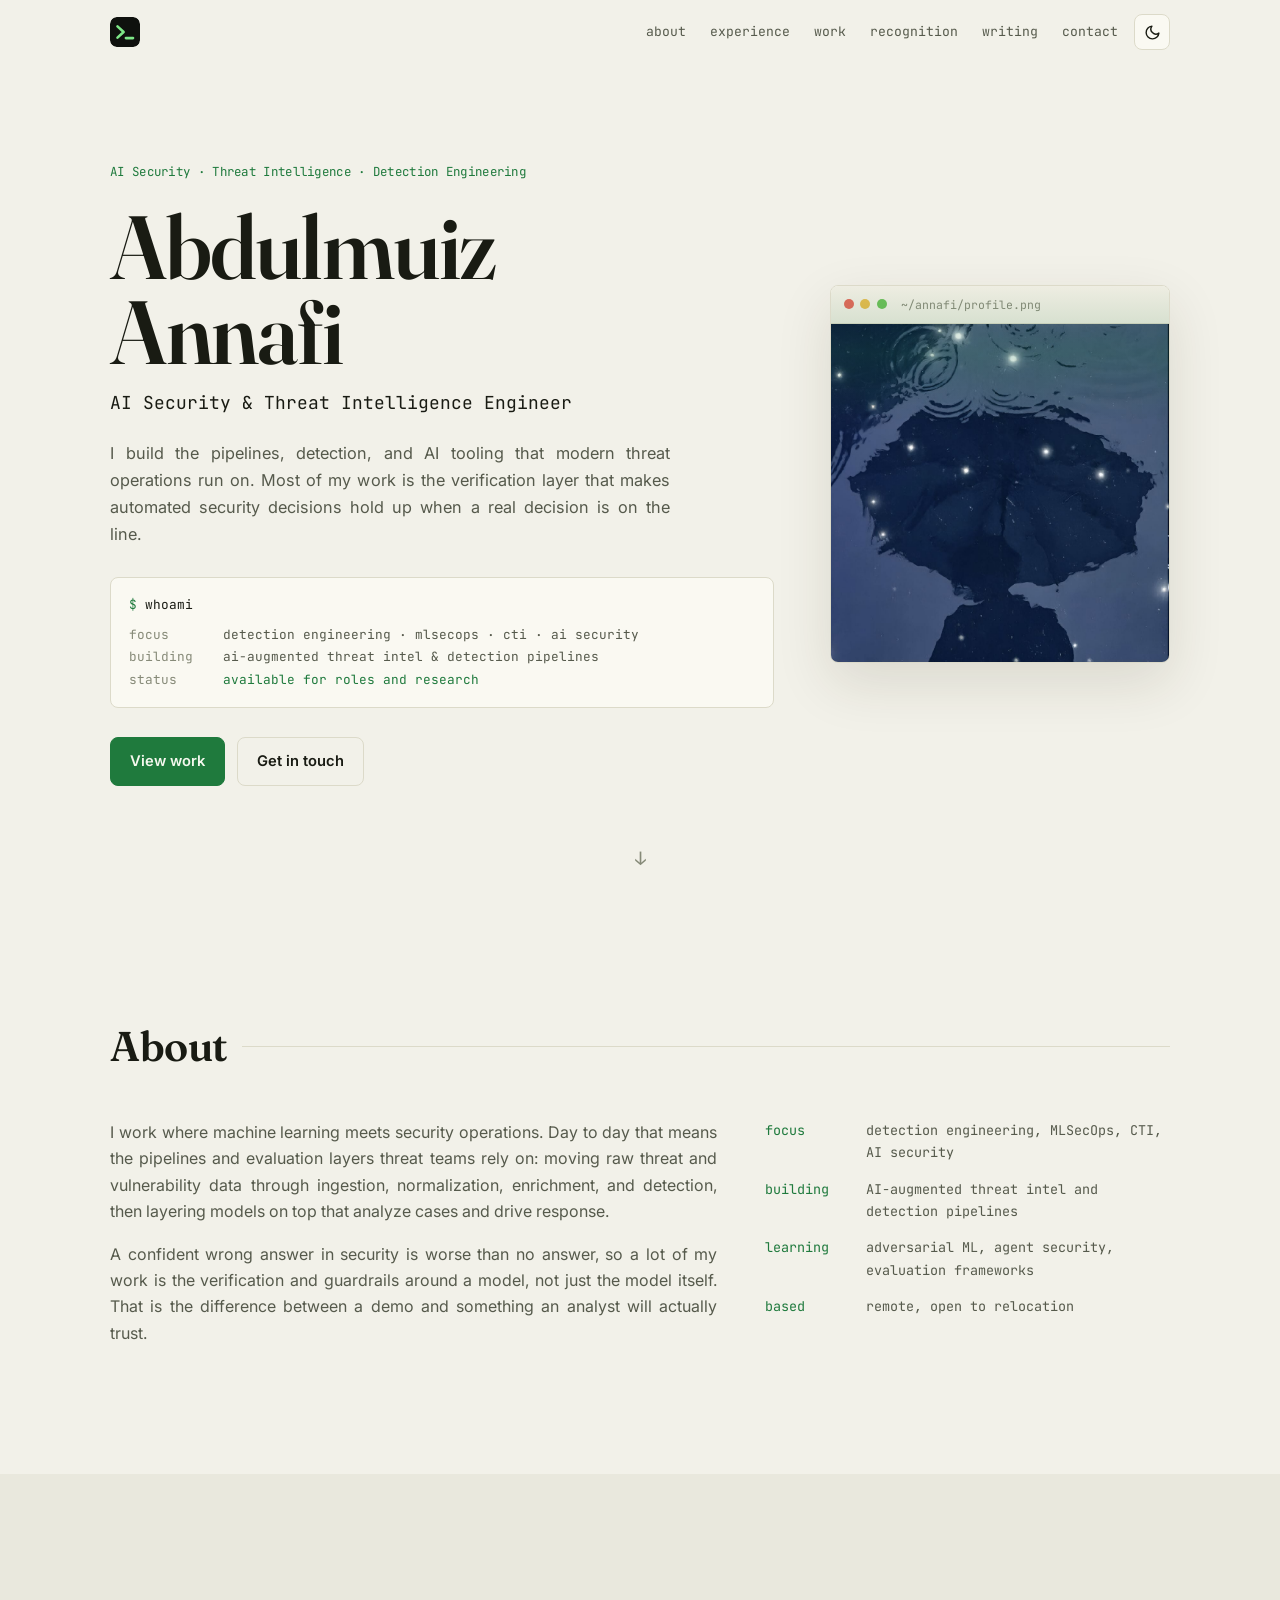
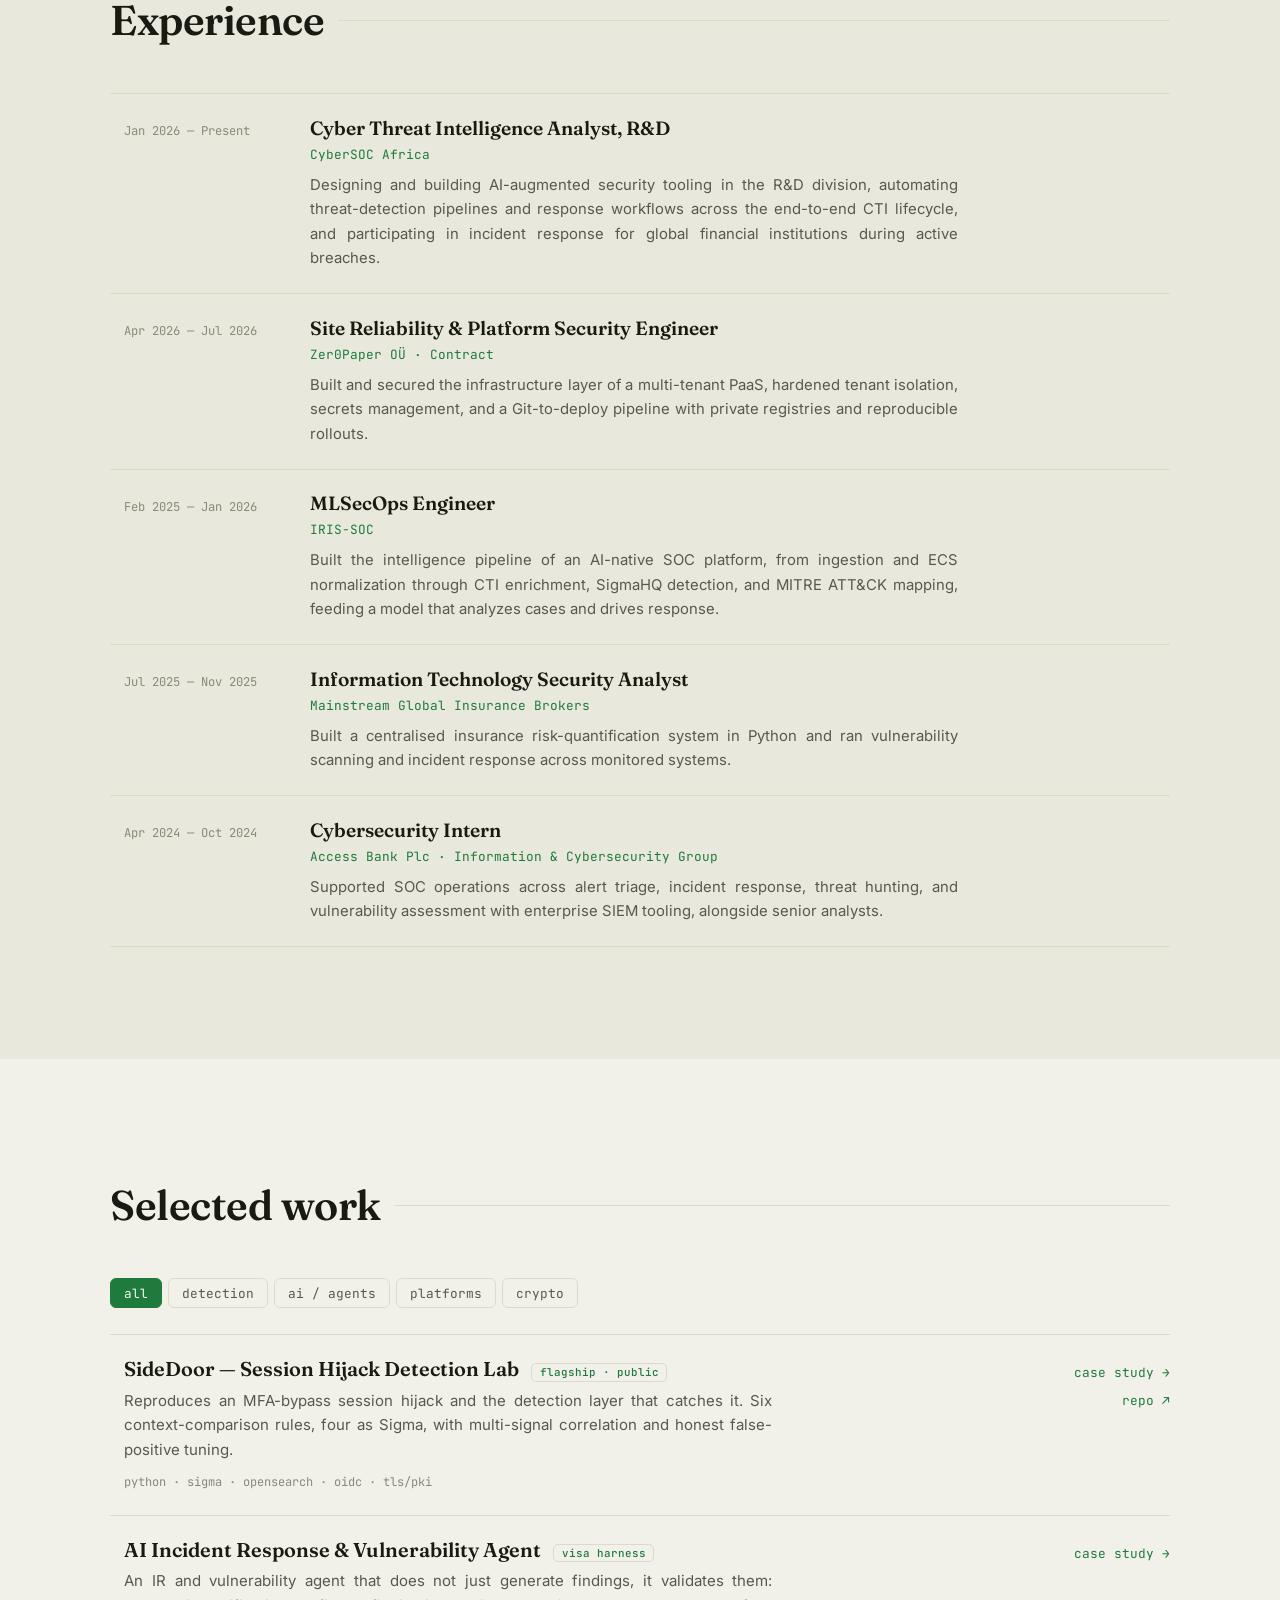
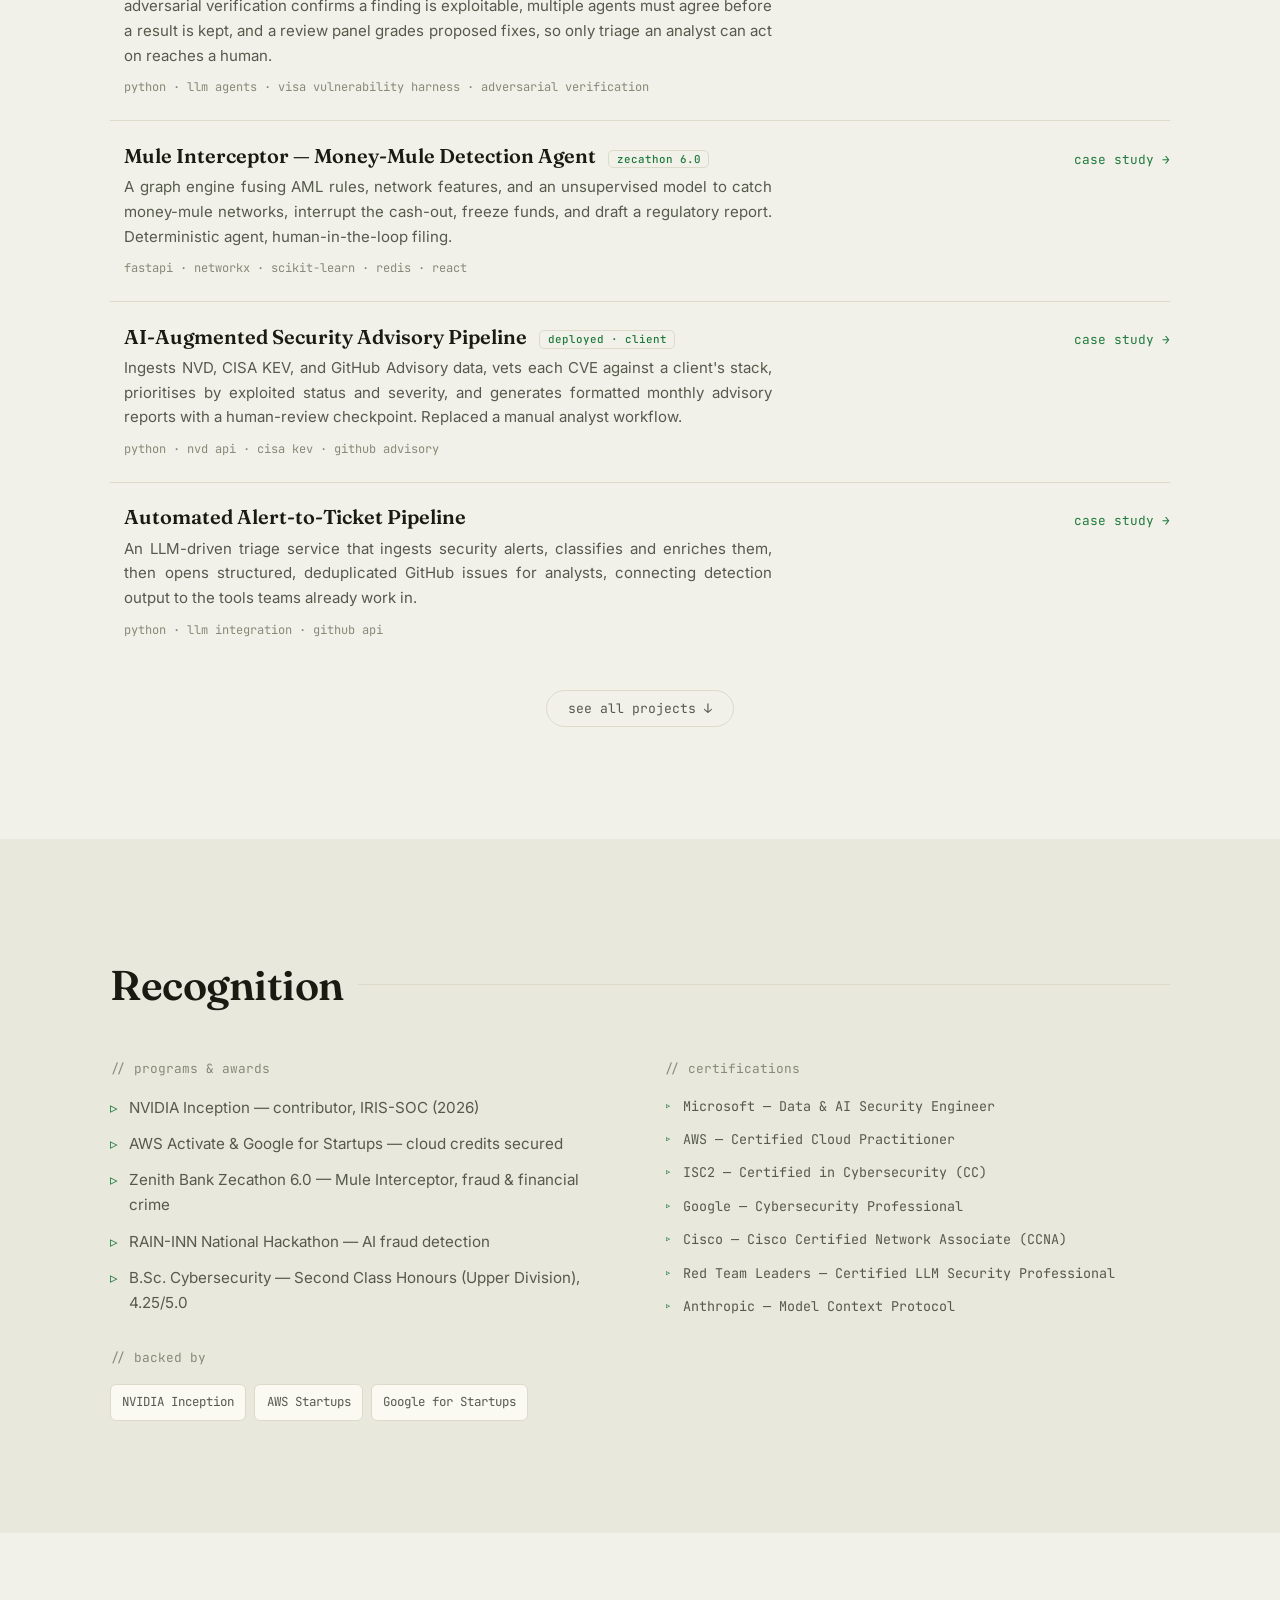
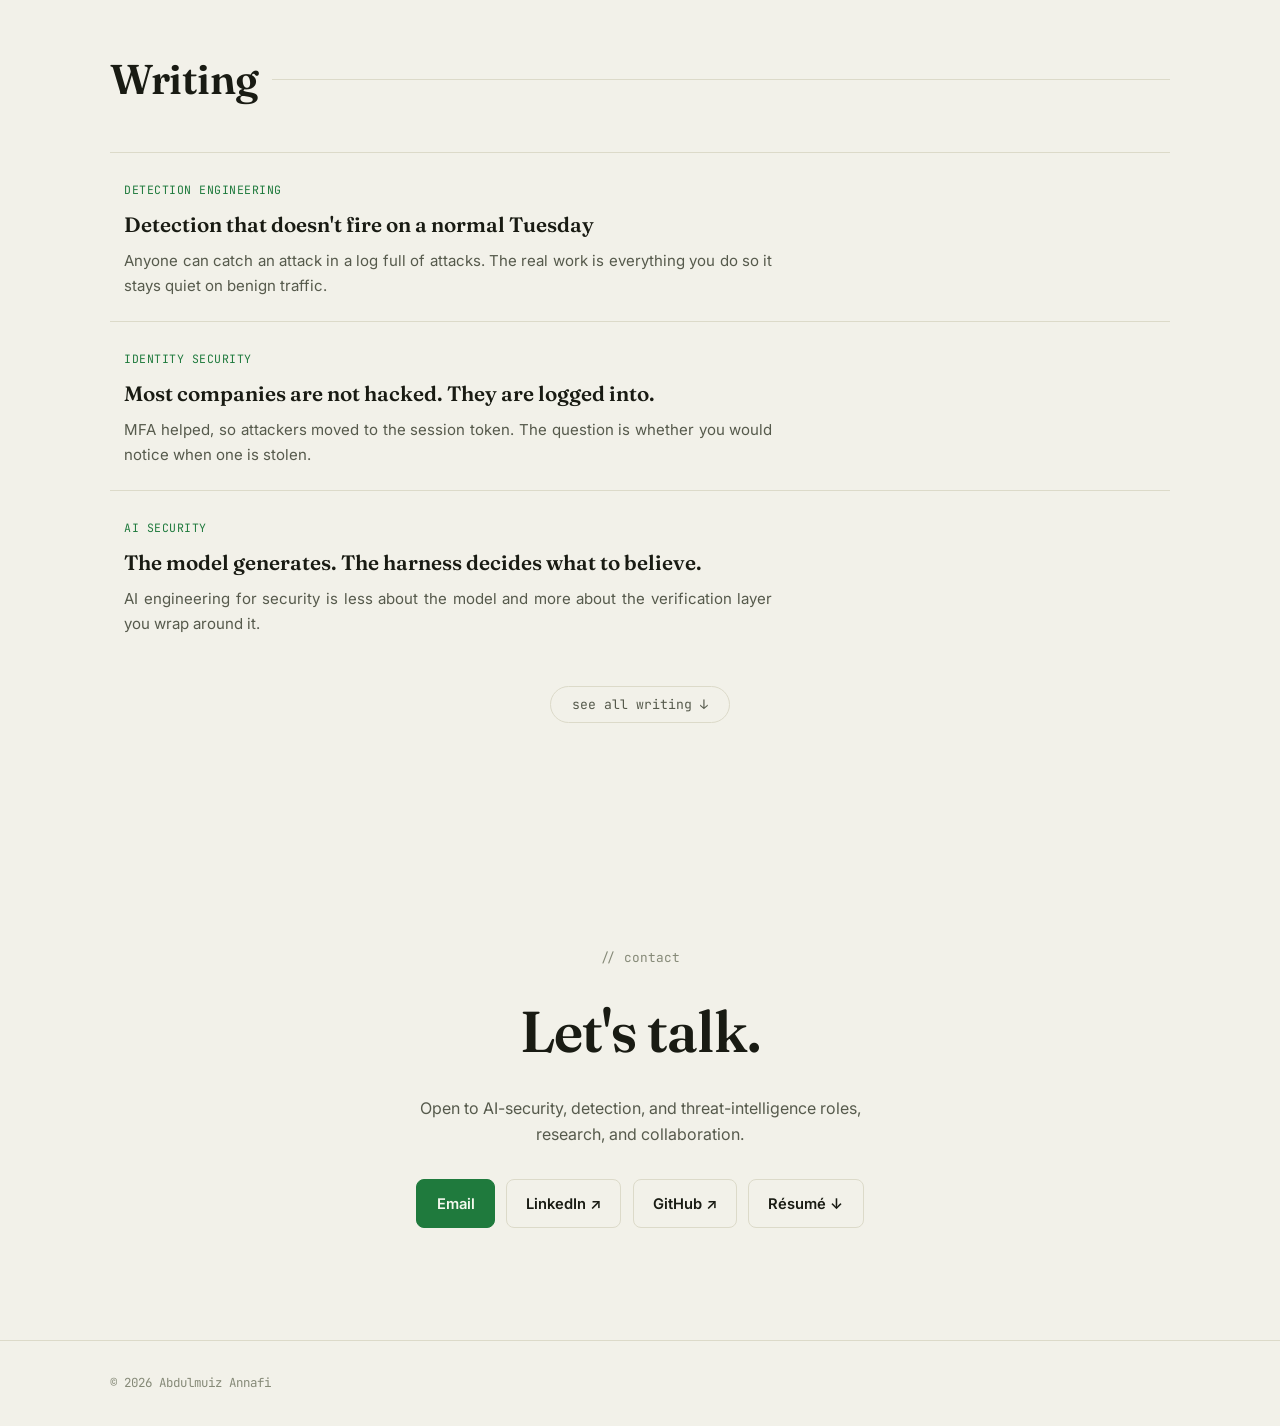
==== index.html @ 359c72fa "Portfolio site" ====
<!doctype html>
<html lang="en" data-theme="dark">
<head>
  <meta charset="utf-8" />
  <meta name="viewport" content="width=device-width, initial-scale=1" />
  <title>Abdulmuiz Annafi</title>
  <meta name="description" content="Abdulmuiz Annafi. AI Security and Threat Intelligence Engineer. I build the pipelines, detection, and AI tooling that modern threat operations run on." />
  <link rel="icon" href="favicon.svg" type="image/svg+xml" />
  <link rel="preconnect" href="https://fonts.googleapis.com" />
  <link rel="preconnect" href="https://fonts.gstatic.com" crossorigin />
  <link href="https://fonts.googleapis.com/css2?family=Fraunces:opsz,wght@9..144,400;500;600&family=Inter:wght@400;500;600&family=JetBrains+Mono:wght@400;500;600&display=swap" rel="stylesheet" />
  <link rel="stylesheet" href="css/style.css" />
</head>
<body>
  <!-- ===== NAV ===== -->
  <header class="nav" id="nav">
    <div class="nav__inner">
      <a href="#home" class="brand" aria-label="Back to top"><img src="favicon.svg" alt="Home" class="brand__ico" /></a>
      <nav class="nav__links" id="navLinks">
        <a href="#about" class="nav__link">about</a>
        <a href="#experience" class="nav__link">experience</a>
        <a href="#work" class="nav__link">work</a>
        <a href="#recognition" class="nav__link">recognition</a>
        <a href="#writing" class="nav__link">writing</a>
        <a href="#contact" class="nav__link">contact</a>
      </nav>
      <div class="nav__actions">
        <button class="icon-btn" id="themeToggle" aria-label="Toggle theme" title="Toggle theme">
          <svg class="icon-sun" viewBox="0 0 24 24" width="17" height="17" fill="none" stroke="currentColor" stroke-width="2" stroke-linecap="round"><circle cx="12" cy="12" r="4"/><path d="M12 2v2M12 20v2M4.9 4.9l1.4 1.4M17.7 17.7l1.4 1.4M2 12h2M20 12h2M4.9 19.1l1.4-1.4M17.7 6.3l1.4-1.4"/></svg>
          <svg class="icon-moon" viewBox="0 0 24 24" width="17" height="17" fill="none" stroke="currentColor" stroke-width="2" stroke-linecap="round" stroke-linejoin="round"><path d="M21 12.8A9 9 0 1 1 11.2 3a7 7 0 0 0 9.8 9.8z"/></svg>
        </button>
        <button class="icon-btn nav__burger" id="burger" aria-label="Menu" aria-expanded="false">
          <span></span><span></span><span></span>
        </button>
      </div>
    </div>
  </header>

  <main>
    <!-- ===== HERO ===== -->
    <section class="hero" id="home">
      <div class="container hero__inner">
        <div class="hero__text">
          <p class="hero__kicker">AI Security · Threat Intelligence · Detection Engineering</p>
          <h1 class="hero__name">Abdulmuiz<br/>Annafi</h1>
          <p class="hero__role">AI Security &amp; Threat Intelligence Engineer</p>
          <p class="hero__lead">
            I build the pipelines, detection, and AI tooling that modern threat operations run on. Most of my work is the
            verification layer that makes automated security decisions hold up when a real decision is on the line.
          </p>

          <div class="whoami" aria-label="summary">
            <div class="whoami__cmd"><span class="whoami__p">$</span> whoami</div>
            <div class="whoami__row"><span class="whoami__k">focus</span><span class="whoami__v">detection engineering · mlsecops · cti · ai security</span></div>
            <div class="whoami__row"><span class="whoami__k">building</span><span class="whoami__v">ai-augmented threat intel &amp; detection pipelines</span></div>
            <div class="whoami__row"><span class="whoami__k">status</span><span class="whoami__v whoami__ok">available for roles and research</span></div>
          </div>

          <div class="hero__cta">
            <a href="#work" class="btn btn--primary">View work</a>
            <a href="#contact" class="btn btn--ghost">Get in touch</a>
          </div>
        </div>

        <figure class="window">
          <div class="window__bar">
            <span class="window__dot"></span><span class="window__dot"></span><span class="window__dot"></span>
            <span class="window__name">~/annafi/profile.png</span>
          </div>
          <img src="assets/img/profile.png" alt="Abdulmuiz Annafi" />
        </figure>
      </div>
      <a href="#about" class="scrollcue" aria-label="Scroll down">↓</a>
    </section>

    <!-- ===== ABOUT ===== -->
    <section class="section" id="about">
      <div class="container">
        <header class="shead reveal"><h2 class="shead__title">About</h2></header>
        <div class="about reveal">
          <div class="about__text">
            <p>I work where machine learning meets security operations. Day to day that means the pipelines and evaluation layers threat teams rely on: moving raw threat and vulnerability data through ingestion, normalization, enrichment, and detection, then layering models on top that analyze cases and drive response.</p>
            <p>A confident wrong answer in security is worse than no answer, so a lot of my work is the verification and guardrails around a model, not just the model itself. That is the difference between a demo and something an analyst will actually trust.</p>
          </div>
          <dl class="facts">
            <div><dt>focus</dt><dd>detection engineering, MLSecOps, CTI, AI security</dd></div>
            <div><dt>building</dt><dd>AI-augmented threat intel and detection pipelines</dd></div>
            <div><dt>learning</dt><dd>adversarial ML, agent security, evaluation frameworks</dd></div>
            <div><dt>based</dt><dd>remote, open to relocation</dd></div>
          </dl>
        </div>
      </div>
    </section>

    <!-- ===== EXPERIENCE ===== -->
    <section class="section section--alt" id="experience">
      <div class="container">
        <header class="shead reveal"><h2 class="shead__title">Experience</h2></header>
        <div class="timeline">
          <div class="tl reveal">
            <div class="tl__date">Jan 2026 — Present</div>
            <div>
              <h3 class="tl__role">Cyber Threat Intelligence Analyst, R&amp;D</h3>
              <p class="tl__org">CyberSOC Africa</p>
              <p class="tl__desc">Designing and building AI-augmented security tooling in the R&amp;D division, automating threat-detection pipelines and response workflows across the end-to-end CTI lifecycle, and participating in incident response for global financial institutions during active breaches.</p>
            </div>
          </div>
          <div class="tl reveal">
            <div class="tl__date">Apr 2026 — Jul 2026</div>
            <div>
              <h3 class="tl__role">Site Reliability &amp; Platform Security Engineer</h3>
              <p class="tl__org">Zer0Paper OÜ · Contract</p>
              <p class="tl__desc">Built and secured the infrastructure layer of a multi-tenant PaaS, hardened tenant isolation, secrets management, and a Git-to-deploy pipeline with private registries and reproducible rollouts.</p>
            </div>
          </div>
          <div class="tl reveal">
            <div class="tl__date">Feb 2025 — Jan 2026</div>
            <div>
              <h3 class="tl__role">MLSecOps Engineer</h3>
              <p class="tl__org">IRIS-SOC</p>
              <p class="tl__desc">Built the intelligence pipeline of an AI-native SOC platform, from ingestion and ECS normalization through CTI enrichment, SigmaHQ detection, and MITRE ATT&amp;CK mapping, feeding a model that analyzes cases and drives response.</p>
            </div>
          </div>
          <div class="tl reveal">
            <div class="tl__date">Jul 2025 — Nov 2025</div>
            <div>
              <h3 class="tl__role">Information Technology Security Analyst</h3>
              <p class="tl__org">Mainstream Global Insurance Brokers</p>
              <p class="tl__desc">Built a centralised insurance risk-quantification system in Python and ran vulnerability scanning and incident response across monitored systems.</p>
            </div>
          </div>
          <div class="tl reveal">
            <div class="tl__date">Apr 2024 — Oct 2024</div>
            <div>
              <h3 class="tl__role">Cybersecurity Intern</h3>
              <p class="tl__org">Access Bank Plc · Information &amp; Cybersecurity Group</p>
              <p class="tl__desc">Supported SOC operations across alert triage, incident response, threat hunting, and vulnerability assessment with enterprise SIEM tooling, alongside senior analysts.</p>
            </div>
          </div>
        </div>
      </div>
    </section>

    <!-- ===== WORK ===== -->
    <section class="section" id="work">
      <div class="container">
        <header class="shead reveal"><h2 class="shead__title">Selected work</h2></header>

        <div class="filters reveal" id="filters">
          <button class="filter is-active" data-filter="all">all</button>
          <button class="filter" data-filter="detection">detection</button>
          <button class="filter" data-filter="ai">ai / agents</button>
          <button class="filter" data-filter="platform">platforms</button>
          <button class="filter" data-filter="crypto">crypto</button>
        </div>

        <ol class="work collapsed" id="workList">
          <li class="row reveal" data-cat="detection">
            <div class="row__main">
              <h3 class="row__title">SideDoor — Session Hijack Detection Lab <span class="row__flag">flagship · public</span></h3>
              <p class="row__desc">Reproduces an MFA-bypass session hijack and the detection layer that catches it. Six context-comparison rules, four as Sigma, with multi-signal correlation and honest false-positive tuning.</p>
              <p class="row__stack">python · sigma · opensearch · oidc · tls/pki</p>
            </div>
            <div class="row__links">
              <a href="projects/sidedoor.html">case study →</a>
              <a href="https://github.com/Abdulmuiz635/SideDoor" target="_blank" rel="noopener">repo ↗</a>
            </div>
          </li>

          <li class="row reveal" data-cat="ai">
            <div class="row__main">
              <h3 class="row__title">AI Incident Response &amp; Vulnerability Agent <span class="row__flag">visa harness</span></h3>
              <p class="row__desc">An IR and vulnerability agent that does not just generate findings, it validates them: adversarial verification confirms a finding is exploitable, multiple agents must agree before a result is kept, and a review panel grades proposed fixes, so only triage an analyst can act on reaches a human.</p>
              <p class="row__stack">python · llm agents · visa vulnerability harness · adversarial verification</p>
            </div>
            <div class="row__links"><a href="projects/ir-agent.html">case study →</a></div>
          </li>

          <li class="row reveal" data-cat="ai">
            <div class="row__main">
              <h3 class="row__title">Mule Interceptor — Money-Mule Detection Agent <span class="row__flag">zecathon 6.0</span></h3>
              <p class="row__desc">A graph engine fusing AML rules, network features, and an unsupervised model to catch money-mule networks, interrupt the cash-out, freeze funds, and draft a regulatory report. Deterministic agent, human-in-the-loop filing.</p>
              <p class="row__stack">fastapi · networkx · scikit-learn · redis · react</p>
            </div>
            <div class="row__links"><a href="projects/mule-interceptor.html">case study →</a></div>
          </li>

          <li class="row reveal" data-cat="ai">
            <div class="row__main">
              <h3 class="row__title">AI-Augmented Security Advisory Pipeline <span class="row__flag">deployed · client</span></h3>
              <p class="row__desc">Ingests NVD, CISA KEV, and GitHub Advisory data, vets each CVE against a client's stack, prioritises by exploited status and severity, and generates formatted monthly advisory reports with a human-review checkpoint. Replaced a manual analyst workflow.</p>
              <p class="row__stack">python · nvd api · cisa kev · github advisory</p>
            </div>
            <div class="row__links"><a href="projects/advisory-pipeline.html">case study →</a></div>
          </li>

          <li class="row reveal" data-cat="ai">
            <div class="row__main">
              <h3 class="row__title">Automated Alert-to-Ticket Pipeline</h3>
              <p class="row__desc">An LLM-driven triage service that ingests security alerts, classifies and enriches them, then opens structured, deduplicated GitHub issues for analysts, connecting detection output to the tools teams already work in.</p>
              <p class="row__stack">python · llm integration · github api</p>
            </div>
            <div class="row__links"><a href="projects/alert-to-ticket.html">case study →</a></div>
          </li>

          <li class="row reveal is-extra" data-cat="platform">
            <div class="row__main">
              <h3 class="row__title">External Attack Surface Management</h3>
              <p class="row__desc">Continuously discovers an organisation's external footprint and correlates it against live NVD and CISA KEV feeds to surface prioritised, exploitable vulnerabilities through an analytics dashboard.</p>
              <p class="row__stack">react · fastapi · python · nvd / kev</p>
            </div>
            <div class="row__links"><a href="projects/easm.html">case study →</a></div>
          </li>

          <li class="row reveal is-extra" data-cat="ai">
            <div class="row__main">
              <h3 class="row__title">Cyber Risk Quantification Platform</h3>
              <p class="row__desc">An actuarial Monte Carlo simulator using Poisson-Gamma compound distributions to model cyber loss frequency and severity, turning raw threat data into financial risk scores and pricing.</p>
              <p class="row__stack">python · monte carlo · fastapi</p>
            </div>
            <div class="row__links"><a href="projects/cyber-risk.html">case study →</a></div>
          </li>

          <li class="row reveal is-extra" data-cat="detection">
            <div class="row__main">
              <h3 class="row__title">Email Impersonation Detection Tool</h3>
              <p class="row__desc">Generates email-address variants through systematic name-mangling, then validates each via DNS/MX resolution and SMTP probing to expose live impersonation infrastructure, with real-time alerting.</p>
              <p class="row__stack">fastapi · python · osint · dns / smtp probing · websockets</p>
            </div>
            <div class="row__links"><a href="projects/email-impersonation.html">case study →</a></div>
          </li>

          <li class="row reveal is-extra" data-cat="crypto">
            <div class="row__main">
              <h3 class="row__title">Ephemeral Encrypted Messaging</h3>
              <p class="row__desc">A real-time end-to-end encrypted messaging system using X25519 for key exchange with forward secrecy, HKDF for key derivation, and AES-GCM for authenticated encryption.</p>
              <p class="row__stack">x25519 · hkdf · aes-gcm · python</p>
            </div>
            <div class="row__links"><a href="projects/ephemeral-messaging.html">case study →</a></div>
          </li>
        </ol>
        <div class="more"><button class="more__btn" id="workMore" aria-expanded="false">see all projects ↓</button></div>
      </div>
    </section>

    <!-- ===== RECOGNITION ===== -->
    <section class="section section--alt" id="recognition">
      <div class="container">
        <header class="shead reveal"><h2 class="shead__title">Recognition</h2></header>
        <div class="rec reveal">
          <div>
            <p class="rec__label">// programs &amp; awards</p>
            <ul class="rec__list">
              <li>NVIDIA Inception — contributor, IRIS-SOC (2026)</li>
              <li>AWS Activate &amp; Google for Startups — cloud credits secured</li>
              <li>Zenith Bank Zecathon 6.0 — Mule Interceptor, fraud &amp; financial crime</li>
              <li>RAIN-INN National Hackathon — AI fraud detection</li>
              <li>B.Sc. Cybersecurity — Second Class Honours (Upper Division), 4.25/5.0</li>
            </ul>
            <p class="rec__label rec__label--sp">// backed by</p>
            <div class="logos">
              <span class="logo-chip">NVIDIA Inception</span>
              <span class="logo-chip">AWS Startups</span>
              <span class="logo-chip">Google for Startups</span>
            </div>
          </div>
          <div>
            <p class="rec__label">// certifications</p>
            <ul class="rec__list rec__list--cert">
              <li>Microsoft — Data &amp; AI Security Engineer</li>
              <li>AWS — Certified Cloud Practitioner</li>
              <li>ISC2 — Certified in Cybersecurity (CC)</li>
              <li>Google — Cybersecurity Professional</li>
              <li>Cisco — Cisco Certified Network Associate (CCNA)</li>
              <li>Red Team Leaders — Certified LLM Security Professional</li>
              <li>Anthropic — Model Context Protocol</li>
            </ul>
          </div>
        </div>
      </div>
    </section>

    <!-- ===== WRITING ===== -->
    <section class="section" id="writing">
      <div class="container">
        <header class="shead reveal"><h2 class="shead__title">Writing</h2></header>
        <div class="entries collapsed" id="entriesList">
          <a class="entry reveal" href="https://linkedin.com/in/annafiabdulmuiz" target="_blank" rel="noopener">
            <span class="entry__kind">detection engineering</span>
            <h3 class="entry__title">Detection that doesn't fire on a normal Tuesday</h3>
            <p class="entry__excerpt">Anyone can catch an attack in a log full of attacks. The real work is everything you do so it stays quiet on benign traffic.</p>
          </a>
          <a class="entry reveal" href="https://linkedin.com/in/annafiabdulmuiz" target="_blank" rel="noopener">
            <span class="entry__kind">identity security</span>
            <h3 class="entry__title">Most companies are not hacked. They are logged into.</h3>
            <p class="entry__excerpt">MFA helped, so attackers moved to the session token. The question is whether you would notice when one is stolen.</p>
          </a>
          <a class="entry reveal" href="https://linkedin.com/in/annafiabdulmuiz" target="_blank" rel="noopener">
            <span class="entry__kind">ai security</span>
            <h3 class="entry__title">The model generates. The harness decides what to believe.</h3>
            <p class="entry__excerpt">AI engineering for security is less about the model and more about the verification layer you wrap around it.</p>
          </a>
          <a class="entry reveal is-extra" href="https://linkedin.com/in/annafiabdulmuiz" target="_blank" rel="noopener">
            <span class="entry__kind">ai security</span>
            <h3 class="entry__title">Giving an LLM tools is giving it an attack surface</h3>
            <p class="entry__excerpt">The moment a model can act, every tool you connect becomes another door someone can try to walk through.</p>
          </a>
          <a class="entry reveal is-extra" href="https://linkedin.com/in/annafiabdulmuiz" target="_blank" rel="noopener">
            <span class="entry__kind">agent security</span>
            <h3 class="entry__title">Anyone can give an agent tools</h3>
            <p class="entry__excerpt">The real work is deciding what an agent is allowed to touch, and being able to explain it afterwards.</p>
          </a>
          <a class="entry reveal is-extra" href="https://linkedin.com/in/annafiabdulmuiz" target="_blank" rel="noopener">
            <span class="entry__kind">ai safety</span>
            <h3 class="entry__title">A fully safe model is a limited one</h3>
            <p class="entry__excerpt">Safety and capability pull against each other. Maybe that is the part we need to stop pretending about.</p>
          </a>
        </div>
        <div class="more"><button class="more__btn" id="writingMore" aria-expanded="false">see all writing ↓</button></div>
      </div>
    </section>

    <!-- ===== CONTACT ===== -->
    <section class="section" id="contact">
      <div class="container contact reveal">
        <p class="rec__label">// contact</p>
        <h2 class="contact__title">Let's talk.</h2>
        <p class="contact__lead">Open to AI-security, detection, and threat-intelligence roles, research, and collaboration.</p>
        <div class="contact__links">
          <a class="btn btn--primary" href="mailto:oladipupoabdulmuiz@gmail.com">Email</a>
          <a class="btn btn--ghost" href="https://linkedin.com/in/annafiabdulmuiz" target="_blank" rel="noopener">LinkedIn ↗</a>
          <a class="btn btn--ghost" href="https://github.com/Abdulmuiz635" target="_blank" rel="noopener">GitHub ↗</a>
          <a class="btn btn--ghost" href="assets/Abdulmuiz-Annafi-Resume.pdf">Résumé ↓</a>
        </div>
      </div>
    </section>
  </main>

  <footer class="footer">
    <div class="container footer__inner">
      <span>© <span id="year"></span> Abdulmuiz Annafi</span>
    </div>
  </footer>

  <script src="js/main.js"></script>
</body>
</html>
---- css/style.css ----
/* ===================== TOKENS ===================== */
:root {
  --bg: #0f110e;
  --bg-alt: #141611;
  --surface: #171a13;
  --surface-2: #1e2219;
  --text: #e9ebe4;
  --muted: #9ba195;
  --faint: #6a6f63;
  --border: #262a20;
  --accent: #7ee787;
  --accent-ink: #07160b;
  --shadow: 0 20px 55px rgba(0, 0, 0, .5);
  --radius: 8px;
  --maxw: 1060px;
  --display: "Fraunces", Georgia, serif;
  --mono: "JetBrains Mono", ui-monospace, SFMono-Regular, monospace;
  --ease: cubic-bezier(.22, 1, .36, 1);
}
:root[data-theme="light"] {
  --bg: #f2f1e9;
  --bg-alt: #e9e8dd;
  --surface: #faf9f2;
  --surface-2: #eeede2;
  --text: #191b13;
  --muted: #565a4c;
  --faint: #868a78;
  --border: #dcdac9;
  --accent: #1f7a3d;
  --accent-ink: #f4f8ee;
  --shadow: 0 20px 55px rgba(50, 45, 20, .12);
}

* { box-sizing: border-box; margin: 0; padding: 0; }
html { scroll-behavior: smooth; scroll-padding-top: 80px; }
body {
  font-family: "Inter", system-ui, sans-serif;
  background: var(--bg); color: var(--text); line-height: 1.65;
  -webkit-font-smoothing: antialiased;
  transition: background .4s var(--ease), color .4s var(--ease);
}
a { color: inherit; text-decoration: none; }
.container { width: min(var(--maxw), 92vw); margin-inline: auto; }

/* ===================== NAV ===================== */
.nav { position: fixed; inset: 0 0 auto 0; z-index: 50; border-bottom: 1px solid transparent; transition: background .3s var(--ease), border-color .3s, backdrop-filter .3s; }
.nav.is-stuck { background: color-mix(in srgb, var(--bg) 82%, transparent); backdrop-filter: blur(12px); border-bottom-color: var(--border); }
.nav__inner { width: min(var(--maxw), 92vw); margin-inline: auto; height: 64px; display: flex; align-items: center; gap: 1rem; }
.brand { display: inline-flex; align-items: center; }
.brand__ico { width: 30px; height: 30px; border-radius: 7px; display: block; transition: transform .2s var(--ease); }
.brand:hover .brand__ico { transform: scale(1.08) rotate(-3deg); }
.nav__links { margin-left: auto; display: flex; gap: 1.5rem; font-family: var(--mono); font-size: .82rem; }
.nav__link { position: relative; color: var(--muted); transition: color .2s; }
.nav__num { color: var(--faint); margin-right: .1rem; }
.nav__link:hover, .nav__link.is-active { color: var(--accent); }
.nav__link::after { content: ""; position: absolute; left: 0; right: 0; bottom: -5px; height: 1.5px; background: var(--accent); transform: scaleX(0); transform-origin: left; transition: transform .25s var(--ease); }
.nav__link:hover::after, .nav__link.is-active::after { transform: scaleX(1); }
.nav__actions { display: flex; align-items: center; gap: .5rem; }

.icon-btn { display: grid; place-items: center; width: 36px; height: 36px; border-radius: 8px; background: var(--surface); border: 1px solid var(--border); color: var(--text); cursor: pointer; transition: transform .2s, border-color .2s; }
.icon-btn:hover { transform: translateY(-1px); border-color: var(--accent); }
.icon-moon { display: none; }
:root[data-theme="light"] .icon-sun { display: none; }
:root[data-theme="light"] .icon-moon { display: block; }
.nav__burger { display: none; flex-direction: column; align-items: center; justify-content: center; gap: 4px; }
.nav__burger span { width: 18px; height: 2px; background: var(--text); border-radius: 2px; transition: .25s var(--ease); }
.nav__burger[aria-expanded="true"] span:nth-child(1) { transform: translateY(6px) rotate(45deg); }
.nav__burger[aria-expanded="true"] span:nth-child(2) { opacity: 0; }
.nav__burger[aria-expanded="true"] span:nth-child(3) { transform: translateY(-6px) rotate(-45deg); }

/* ===================== HERO ===================== */
.hero { position: relative; min-height: 100svh; display: grid; align-items: center; }
.scrollcue { position: absolute; bottom: 1.6rem; left: 50%; transform: translateX(-50%); font-family: var(--mono); font-size: 1.15rem; color: var(--faint); animation: bob 1.8s ease-in-out infinite; }
.scrollcue:hover { color: var(--accent); }
@keyframes bob { 0%, 100% { transform: translate(-50%, 0); } 50% { transform: translate(-50%, 7px); } }
.hero__inner { padding-top: 96px; padding-bottom: 3rem; display: grid; grid-template-columns: 1.5fr .7fr; gap: 3.5rem; align-items: center; }
.hero__text { min-width: 0; }
.hero__kicker { font-family: var(--mono); font-size: .78rem; letter-spacing: .3px; color: var(--accent); margin-bottom: 1.3rem; }
.hero__name { font-family: var(--display); font-weight: 600; font-size: clamp(2.9rem, 8vw, 5.6rem); line-height: .95; letter-spacing: -1.5px; }
.hero__role { font-family: var(--mono); font-size: clamp(.95rem, 2vw, 1.12rem); color: var(--text); margin-top: .9rem; }
.hero__lead { max-width: 56ch; color: var(--muted); margin-top: 1.4rem; font-size: 1.02rem; text-align: justify; hyphens: auto; }

.whoami { font-family: var(--mono); font-size: .8rem; line-height: 1.75; background: var(--surface); border: 1px solid var(--border); border-radius: var(--radius); padding: 1rem 1.1rem; margin-top: 1.8rem; color: var(--muted); }
.whoami__cmd { color: var(--text); margin-bottom: .5rem; }
.whoami__p { color: var(--accent); }
.whoami__row { display: grid; grid-template-columns: 5.5rem 1fr; gap: .4rem; }
.whoami__k { color: var(--faint); }
.whoami__v { color: var(--muted); }
.whoami__ok { color: var(--accent); }

.hero__cta { display: flex; gap: .7rem; flex-wrap: wrap; margin-top: 1.8rem; }

/* window frame for portrait */
.window { position: relative; width: min(340px, 80vw); border: 1px solid var(--border); border-radius: var(--radius); overflow: hidden; background: var(--surface); box-shadow: var(--shadow); justify-self: center; transform-style: preserve-3d; transition: transform .25s var(--ease), border-color .35s; }
.window:hover { border-color: color-mix(in srgb, var(--accent) 55%, var(--border)); }
.window::after { content: ""; position: absolute; left: 0; right: 0; top: 0; height: 36%; pointer-events: none; z-index: 4; background: linear-gradient(to bottom, transparent, color-mix(in srgb, var(--accent) 20%, transparent), transparent); animation: scan 4.5s ease-in-out infinite; }
@keyframes scan { 0% { transform: translateY(-115%); } 55% { transform: translateY(310%); } 100% { transform: translateY(310%); } }
.window__bar { display: flex; align-items: center; gap: .4rem; padding: .55rem .8rem; border-bottom: 1px solid var(--border); background: var(--surface-2); }
.window__dot { width: 10px; height: 10px; border-radius: 50%; background: var(--border); }
.window__dot:nth-child(1) { background: #e0695a; }
.window__dot:nth-child(2) { background: #e3bb4e; }
.window__dot:nth-child(3) { background: #6bbf59; }
.window__name { font-family: var(--mono); font-size: .72rem; color: var(--faint); margin-left: .5rem; }
.window img { display: block; width: 100%; aspect-ratio: 1 / 1; object-fit: cover; }

/* ===================== BUTTONS ===================== */
.btn { display: inline-flex; align-items: center; gap: .5rem; padding: .7rem 1.2rem; border-radius: 8px; font-weight: 600; font-size: .92rem; border: 1px solid var(--border); cursor: pointer; transition: transform .18s var(--ease), background .18s, border-color .18s, color .18s; }
.btn:hover { transform: translateY(-2px); }
.btn--primary { background: var(--accent); color: var(--accent-ink); border-color: var(--accent); }
.btn--ghost { background: transparent; color: var(--text); }
.btn--ghost:hover { border-color: var(--accent); color: var(--accent); }

/* ===================== SECTIONS ===================== */
.section { padding: clamp(4rem, 9vw, 7rem) 0; }
.section--alt { background: var(--bg-alt); }
.shead { display: flex; align-items: baseline; gap: .9rem; margin-bottom: 2.4rem; }
.shead__num { font-family: var(--mono); color: var(--accent); font-size: .85rem; }
.shead__title { font-family: var(--display); font-weight: 600; font-size: clamp(1.8rem, 4vw, 2.6rem); letter-spacing: -.5px; }
.shead::after { content: ""; flex: 1; height: 1px; background: var(--border); align-self: center; }

/* ===================== ABOUT ===================== */
.about { display: grid; grid-template-columns: 1.5fr 1fr; gap: 3rem; align-items: start; }
.about__text p { color: var(--muted); margin-bottom: 1rem; max-width: 62ch; text-align: justify; hyphens: auto; }
.facts { display: grid; gap: .9rem; font-family: var(--mono); font-size: .84rem; }
.facts div { display: grid; grid-template-columns: 5.5rem 1fr; gap: .8rem; }
.facts dt { color: var(--accent); }
.facts dd { color: var(--muted); }

/* ===================== EXPERIENCE ===================== */
.timeline { display: grid; }
.tl { position: relative; display: grid; grid-template-columns: 160px 1fr; gap: 1.6rem; padding: 1.4rem 0 1.4rem .9rem; border-top: 1px solid var(--border); transition: padding .2s var(--ease); }
.timeline .tl:last-child { border-bottom: 1px solid var(--border); }
.tl::before { content: ""; position: absolute; left: 0; top: 0; bottom: 0; width: 2px; background: var(--accent); transform: scaleY(0); transform-origin: top; transition: transform .22s var(--ease); }
.tl:hover::before { transform: scaleY(1); }
.tl:hover { padding-left: 1.4rem; }
.tl__date { font-family: var(--mono); font-size: .76rem; color: var(--faint); padding-top: .3rem; }
.tl__role { font-family: var(--display); font-weight: 600; font-size: 1.2rem; line-height: 1.2; }
.tl__org { font-family: var(--mono); font-size: .8rem; color: var(--accent); margin: .25rem 0 .5rem; }
.tl__desc { color: var(--muted); font-size: .93rem; max-width: 72ch; text-align: justify; hyphens: auto; }

/* ===================== SEE-ALL / COLLAPSE ===================== */
.more { text-align: center; margin-top: 1.7rem; }
.more__btn { font-family: var(--mono); font-size: .82rem; color: var(--muted); background: transparent; border: 1px solid var(--border); border-radius: 999px; padding: .55rem 1.3rem; cursor: pointer; transition: color .2s, border-color .2s, transform .2s var(--ease); }
.more__btn:hover { color: var(--accent); border-color: var(--accent); transform: translateY(-2px); }
.work.collapsed .row.is-extra { display: none; }
.entries.collapsed .entry.is-extra { display: none; }

/* ===================== WORK ===================== */
.filters { display: flex; gap: .4rem; flex-wrap: wrap; margin-bottom: 1.6rem; }
.filter { background: transparent; border: 1px solid var(--border); color: var(--muted); padding: .35rem .8rem; border-radius: 6px; font-size: .8rem; cursor: pointer; font-family: var(--mono); transition: .2s; }
.filter:hover { color: var(--text); border-color: var(--accent); }
.filter.is-active { background: var(--accent); color: var(--accent-ink); border-color: var(--accent); }

.work { list-style: none; }
.row { position: relative; display: grid; grid-template-columns: 1fr auto; gap: 1.3rem; align-items: start; padding: 1.4rem 0 1.4rem .9rem; border-top: 1px solid var(--border); transition: padding .2s var(--ease); }
.work .row:last-child { border-bottom: 1px solid var(--border); }
.row::before { content: ""; position: absolute; left: 0; top: 0; bottom: 0; width: 2px; background: var(--accent); transform: scaleY(0); transform-origin: top; transition: transform .22s var(--ease); }
.row:hover::before { transform: scaleY(1); }
.row:hover { padding-left: 1.4rem; }
.row__idx { font-family: var(--mono); color: var(--faint); font-size: .85rem; padding-top: .35rem; }
.row__title { font-family: var(--display); font-weight: 600; font-size: 1.25rem; line-height: 1.2; transition: color .2s; }
.row:hover .row__title { color: var(--accent); }
.row__flag { font-family: var(--mono); font-size: .68rem; color: var(--accent); border: 1px solid var(--border); padding: .08rem .45rem; border-radius: 5px; margin-left: .5rem; white-space: nowrap; font-weight: 500; }
.row__desc { color: var(--muted); font-size: .94rem; margin-top: .45rem; max-width: 72ch; text-align: justify; hyphens: auto; }
.row__stack { font-family: var(--mono); font-size: .75rem; color: var(--faint); margin-top: .6rem; }
.row__links { display: flex; flex-direction: column; gap: .4rem; font-family: var(--mono); font-size: .8rem; text-align: right; white-space: nowrap; padding-top: .3rem; }
.row__links a { color: var(--accent); }
.row__links a:hover { text-decoration: underline; }
.row.is-hidden { display: none; }

/* ===================== RECOGNITION ===================== */
.rec { display: grid; grid-template-columns: 1fr 1fr; gap: 3rem; }
.rec__label { font-family: var(--mono); font-size: .8rem; color: var(--faint); margin-bottom: 1rem; }
.rec__label--sp { margin-top: 2rem; }
.rec__list { list-style: none; display: grid; gap: .7rem; }
.rec__list li { color: var(--muted); font-size: .95rem; padding-left: 1.2rem; position: relative; }
.rec__list li::before { content: "\25B9"; position: absolute; left: 0; color: var(--accent); }
.rec__list--cert li { font-family: var(--mono); font-size: .84rem; }
.logos { display: flex; flex-wrap: wrap; gap: .5rem; }
.logo-chip { font-family: var(--mono); font-size: .78rem; background: var(--surface); border: 1px solid var(--border); border-radius: 6px; padding: .45rem .7rem; color: var(--muted); }

/* ===================== WRITING ===================== */
.entries { display: grid; }
.entry { position: relative; display: block; padding: 1.4rem 0 1.4rem .9rem; border-top: 1px solid var(--border); transition: padding .2s var(--ease); }
.entries .entry:last-child { border-bottom: 1px solid var(--border); }
.entry::before { content: ""; position: absolute; left: 0; top: 0; bottom: 0; width: 2px; background: var(--accent); transform: scaleY(0); transform-origin: top; transition: transform .22s var(--ease); }
.entry:hover::before { transform: scaleY(1); }
.entry:hover { padding-left: 1.4rem; }
.entry__kind { font-family: var(--mono); font-size: .72rem; color: var(--accent); text-transform: uppercase; letter-spacing: .5px; }
.entry__title { font-family: var(--display); font-weight: 600; font-size: 1.3rem; margin: .4rem 0; transition: color .2s; }
.entry:hover .entry__title { color: var(--accent); }
.entry__excerpt { color: var(--muted); font-size: .94rem; max-width: 72ch; text-align: justify; hyphens: auto; }

/* ===================== CONTACT ===================== */
.contact { text-align: center; max-width: 640px; margin-inline: auto; }
.contact .rec__label { margin-bottom: 1rem; }
.contact__title { font-family: var(--display); font-weight: 600; font-size: clamp(2.2rem, 6vw, 3.6rem); letter-spacing: -1px; }
.contact__lead { color: var(--muted); margin: 1rem auto 2rem; max-width: 46ch; }
.contact__links { display: flex; gap: .7rem; justify-content: center; flex-wrap: wrap; }

/* ===================== CHIPS (case page) ===================== */
.chips { display: flex; flex-wrap: wrap; gap: .4rem; }
.chips span { font-family: var(--mono); font-size: .72rem; color: var(--muted); background: var(--surface); border: 1px solid var(--border); padding: .22rem .55rem; border-radius: 6px; }

/* ===================== FOOTER ===================== */
.footer { border-top: 1px solid var(--border); padding: 2rem 0; }
.footer__inner { display: flex; justify-content: space-between; flex-wrap: wrap; gap: .5rem; font-family: var(--mono); font-size: .78rem; color: var(--faint); }

/* ===================== CASE STUDY ===================== */
.nav__home { font-family: var(--mono); font-size: .82rem; color: var(--muted); }
.nav__home:hover { color: var(--accent); }
.case { padding-top: 104px; padding-bottom: 4rem; }
.case__back { font-family: var(--mono); font-size: .82rem; color: var(--accent); }
.case__title { font-family: var(--display); font-weight: 600; font-size: clamp(2.3rem, 6vw, 3.6rem); letter-spacing: -1px; margin: 1.1rem 0 .7rem; }
.case__sub { color: var(--muted); max-width: 62ch; font-size: 1.05rem; }
.case__meta { margin-top: 1.4rem; }

.diagram { width: 100%; border: 1px solid var(--border); border-radius: var(--radius); background: var(--surface); padding: 1.6rem 1.4rem; margin: 2.2rem 0 .6rem; overflow-x: auto; }
.diagram svg { width: 100%; height: auto; display: block; font-family: var(--mono); }
.diagram__cap { font-family: var(--mono); font-size: .74rem; color: var(--faint); margin-top: .9rem; text-align: center; }
.dg-box { fill: var(--surface-2); stroke: var(--border); stroke-width: 1; }
.dg-box--a { fill: color-mix(in srgb, var(--accent) 15%, var(--surface-2)); stroke: var(--accent); stroke-width: 1.3; }
.dg-label { fill: var(--text); font-size: 13px; font-weight: 500; }
.dg-sub { fill: var(--muted); font-size: 10.5px; }
.dg-note { fill: var(--faint); font-size: 10px; letter-spacing: 1px; }
.dg-acc { fill: var(--accent); font-size: 11px; }
.dg-edge { stroke: var(--faint); stroke-width: 1.4; fill: none; }
.dg-stroke { stroke: var(--accent); stroke-width: 1.6; fill: none; }
.dg-arrow { fill: var(--faint); }

.case__grid { display: grid; grid-template-columns: 1fr 230px; gap: 3rem; align-items: start; margin-top: 2.6rem; }
.case__body { min-width: 0; }
.case__body h2 { font-family: var(--display); font-weight: 600; font-size: 1.5rem; margin: 2.2rem 0 .8rem; }
.case__body h2:first-child { margin-top: 0; }
.case__body p { color: var(--muted); margin-bottom: 1rem; text-align: justify; hyphens: auto; }
.case__body ul { color: var(--muted); margin: 0 0 1.1rem 0; display: grid; gap: .55rem; list-style: none; }
.case__body li { position: relative; padding-left: 1.3rem; text-align: justify; hyphens: auto; }
.case__body li::before { content: "\25B9"; position: absolute; left: 0; color: var(--accent); }
.aside { position: sticky; top: 88px; border: 1px solid var(--border); border-radius: var(--radius); padding: 1.3rem; background: var(--surface); }
.aside h3 { font-family: var(--mono); font-size: .7rem; text-transform: uppercase; letter-spacing: 1.2px; color: var(--faint); margin-bottom: 1.1rem; font-weight: 600; }
.aside dl div { margin-bottom: .95rem; }
.aside dt { font-family: var(--mono); color: var(--accent); font-size: .7rem; text-transform: uppercase; letter-spacing: .5px; }
.aside dd { color: var(--muted); font-size: .88rem; margin-top: .2rem; }
.aside__links { margin-top: .3rem; display: grid; gap: .5rem; font-family: var(--mono); font-size: .82rem; }
.aside__links a { color: var(--accent); }
.aside__links a:hover { text-decoration: underline; }
.case__foot { margin-top: 3rem; padding-top: 1.5rem; border-top: 1px solid var(--border); display: flex; justify-content: space-between; font-family: var(--mono); font-size: .82rem; }
.case__foot a { color: var(--accent); }

@media (max-width: 860px) {
  .case__grid { grid-template-columns: 1fr; gap: 1.8rem; }
  .aside { position: static; }
}

/* ===================== REVEAL ===================== */
.reveal { opacity: 0; transform: translateY(14px); transition: opacity .6s var(--ease), transform .6s var(--ease); }
.reveal.in { opacity: 1; transform: none; }

/* ===================== RESPONSIVE ===================== */
@media (max-width: 860px) {
  .hero__inner { grid-template-columns: 1fr; gap: 1.6rem; padding-top: 92px; }
  .window { display: none; }
  .whoami { font-size: .78rem; padding: .9rem 1rem; }
  .whoami__row { grid-template-columns: 1fr; gap: .05rem; margin-bottom: .55rem; }
  .whoami__row:last-child { margin-bottom: 0; }
  .hero__name { font-size: clamp(2.6rem, 13vw, 3.6rem); }
  .hero__lead { max-width: none; }
  .about, .rec { grid-template-columns: 1fr; gap: 2rem; }
  .tl { grid-template-columns: 1fr; gap: .35rem; }
  .tl__date { padding-top: 0; }
  .row { grid-template-columns: 1fr; }
  .row__links { grid-column: 1 / -1; flex-direction: row; gap: 1.2rem; text-align: left; padding-left: 0; }
  .nav__actions { margin-left: auto; }
  .nav__links {
    position: fixed; inset: 64px 0 auto 0; flex-direction: column; gap: 0; margin-left: 0;
    background: color-mix(in srgb, var(--bg) 97%, transparent); backdrop-filter: blur(16px);
    border-bottom: 1px solid var(--border); border-top: 1px solid var(--border);
    transform: translateY(-120%); transition: transform .35s var(--ease); font-size: .95rem;
  }
  .nav__links.is-open { transform: translateY(0); }
  .nav__link { padding: 1rem 7vw; border-bottom: 1px solid var(--border); }
  .nav__link:last-child { border-bottom: none; }
  .nav__link::after { display: none; }
  .nav__burger { display: flex; }
  .scrollcue { display: none; }
}
@media (prefers-reduced-motion: reduce) {
  * { animation: none !important; transition: none !important; }
  .reveal { opacity: 1; transform: none; }
}
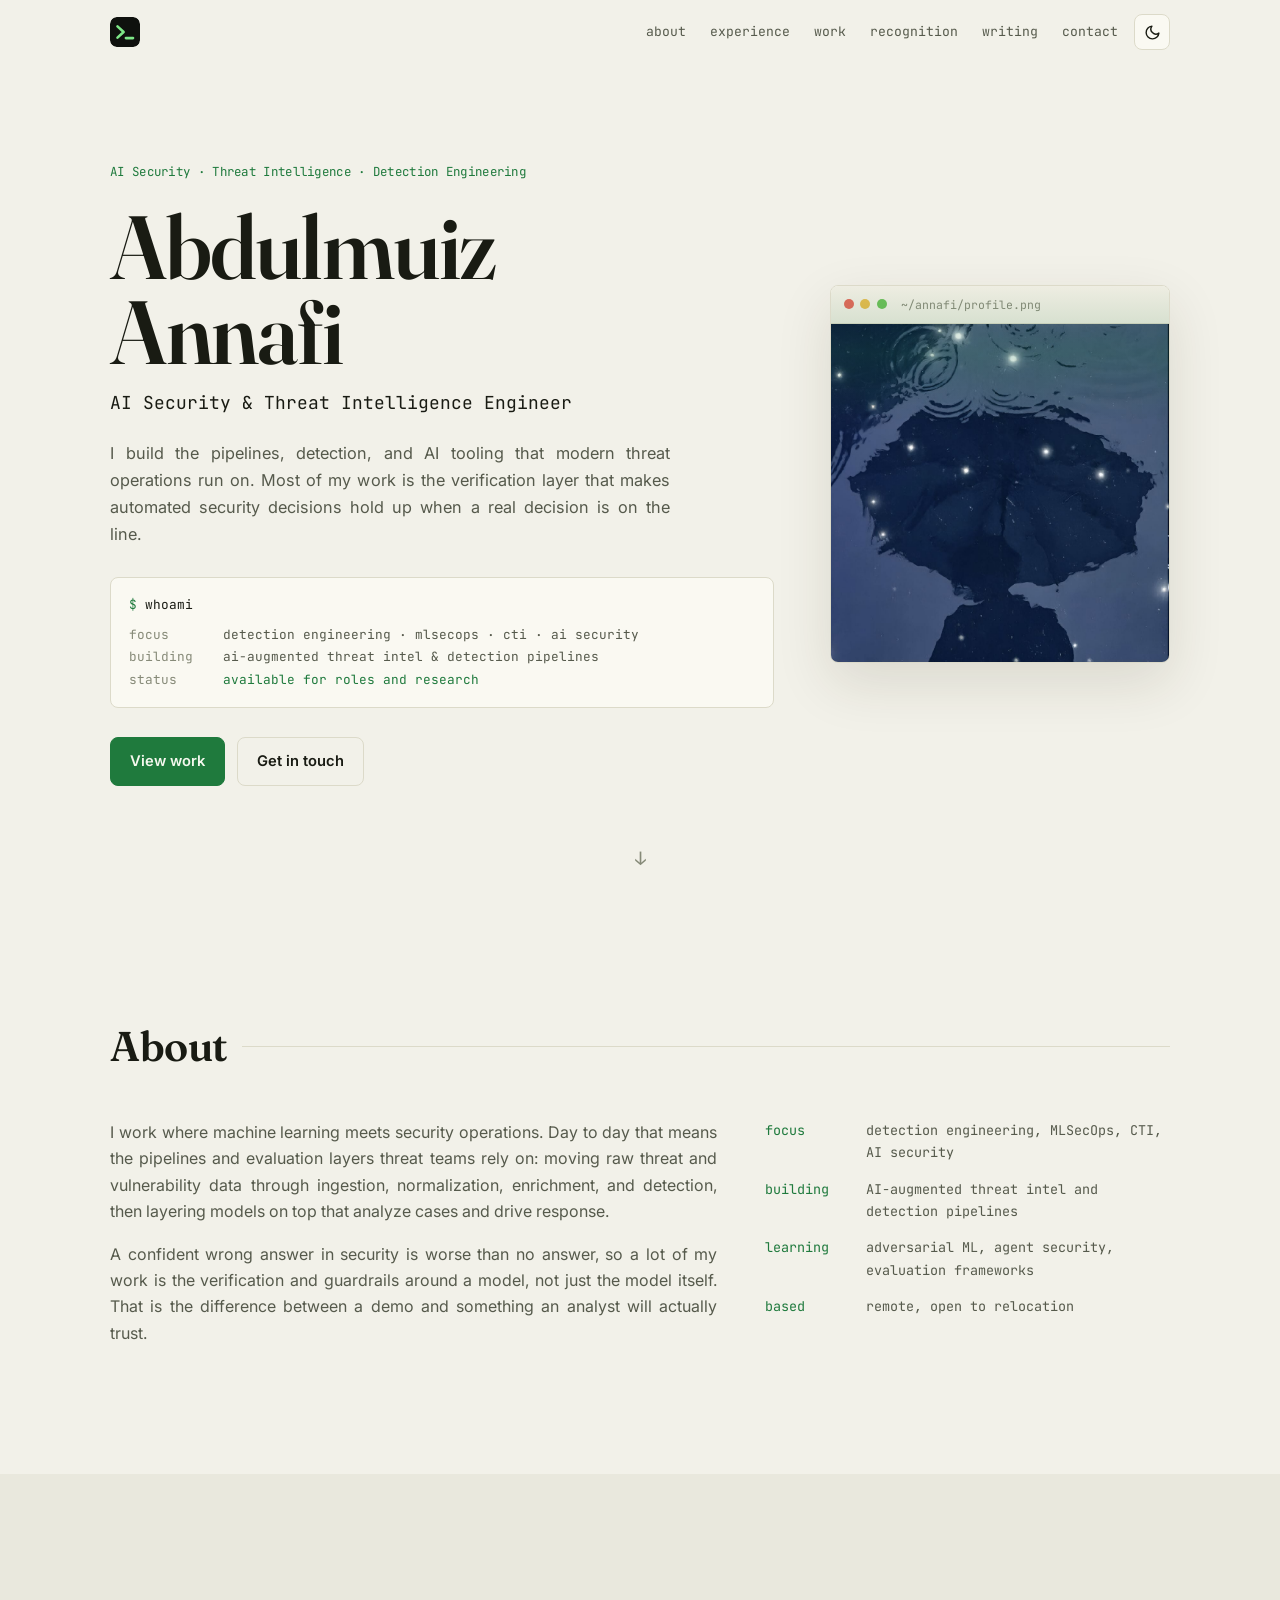
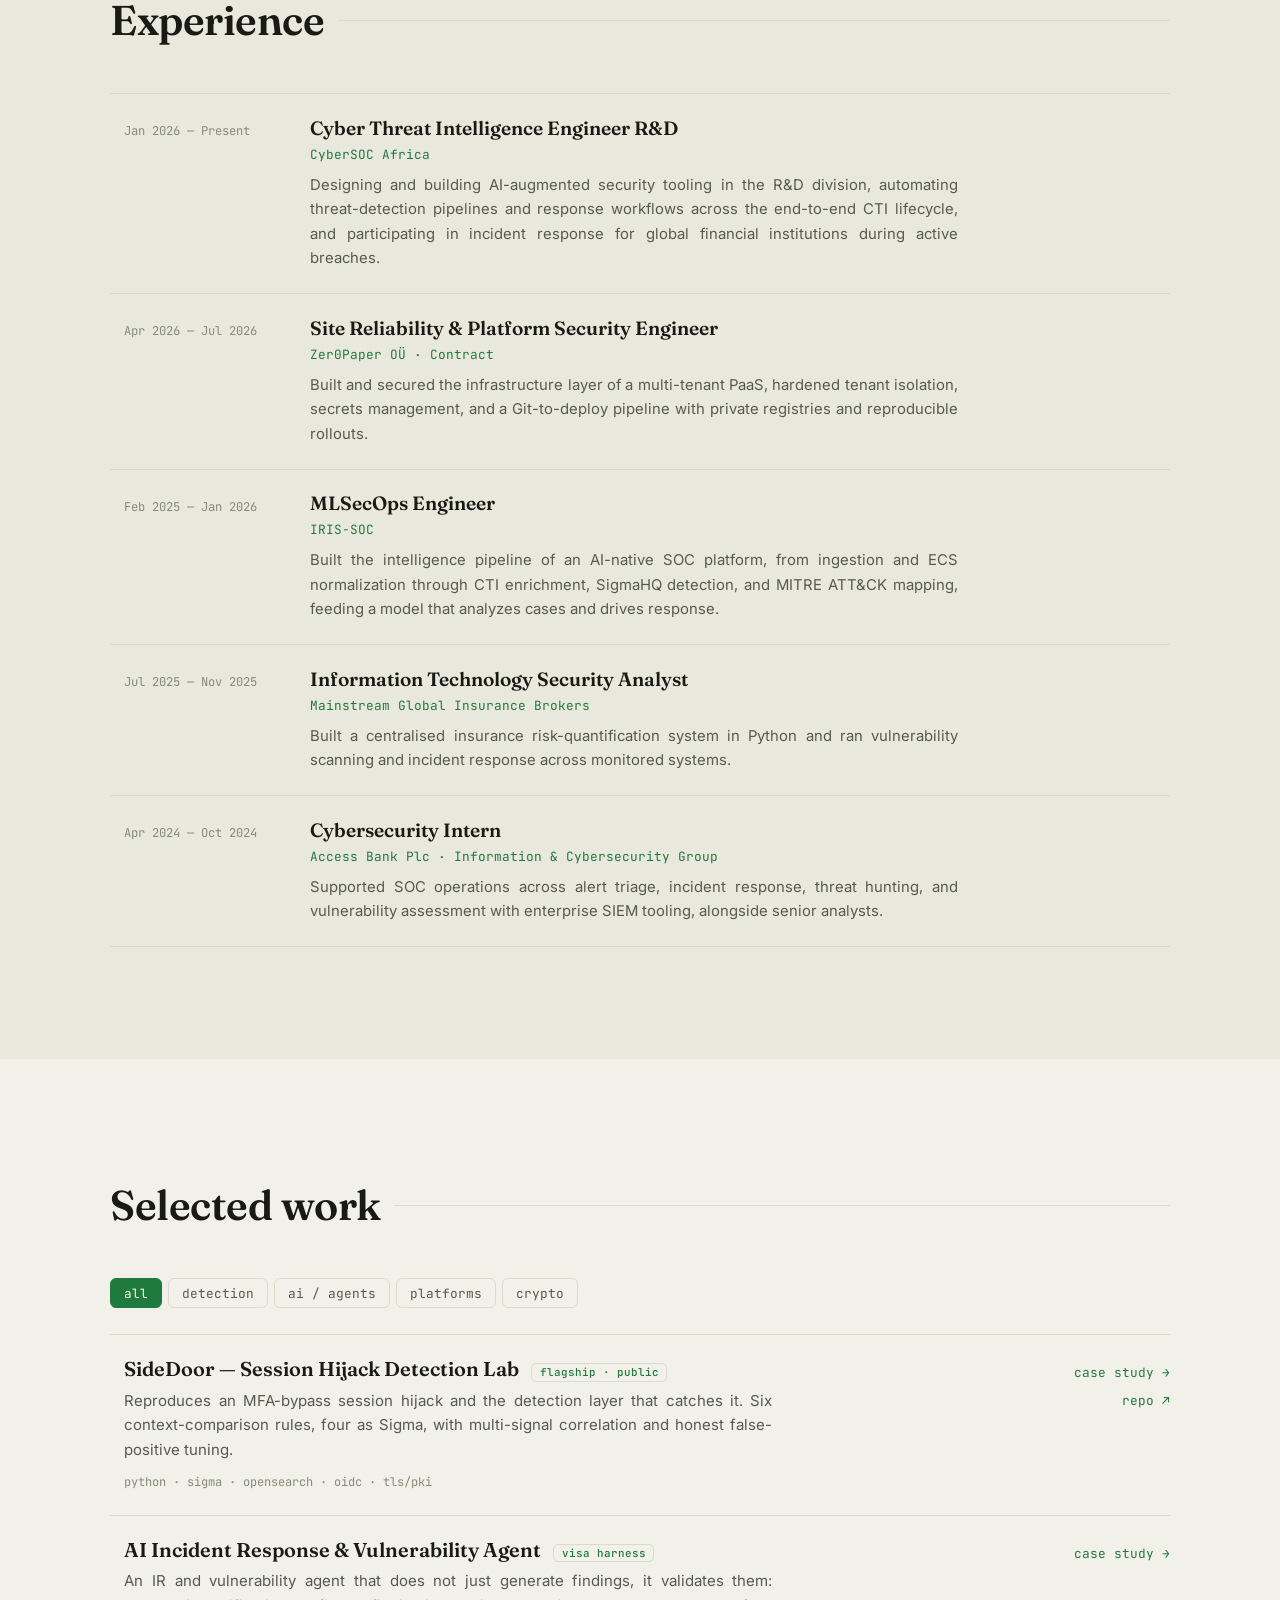
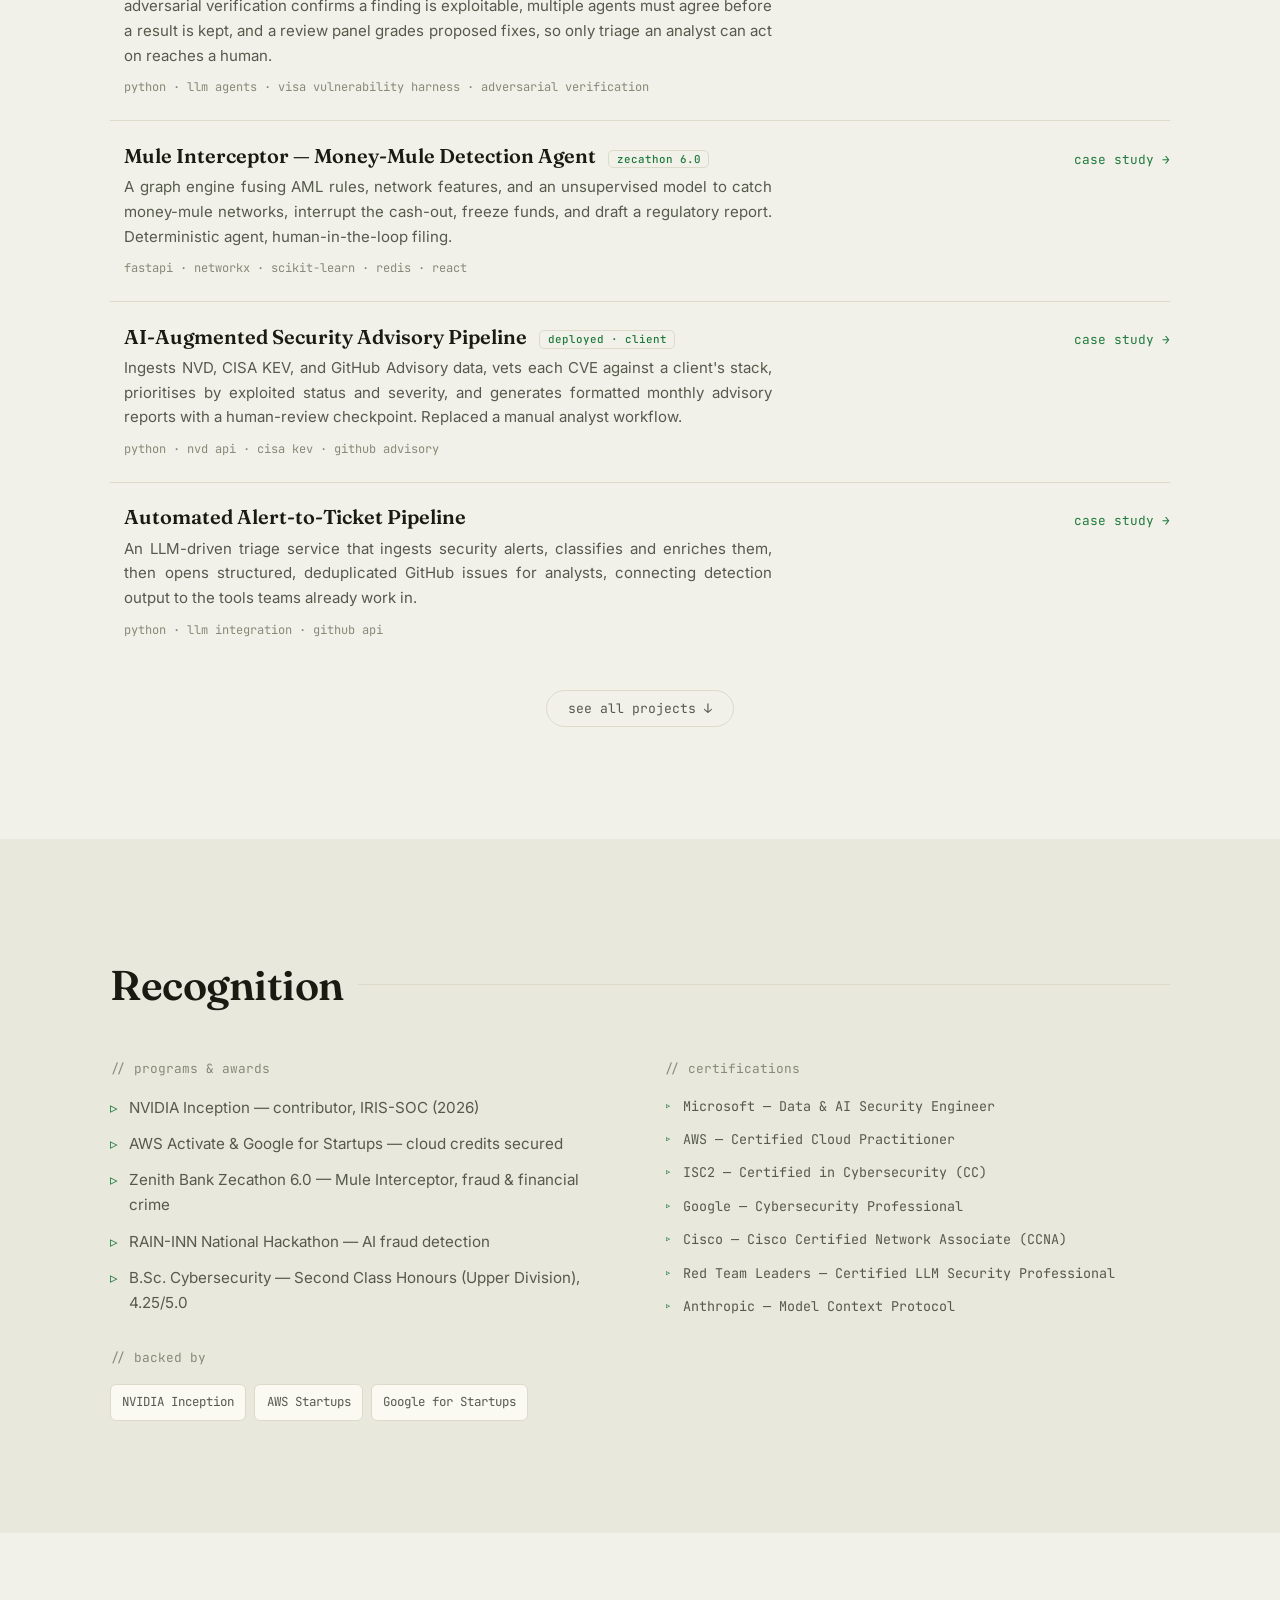
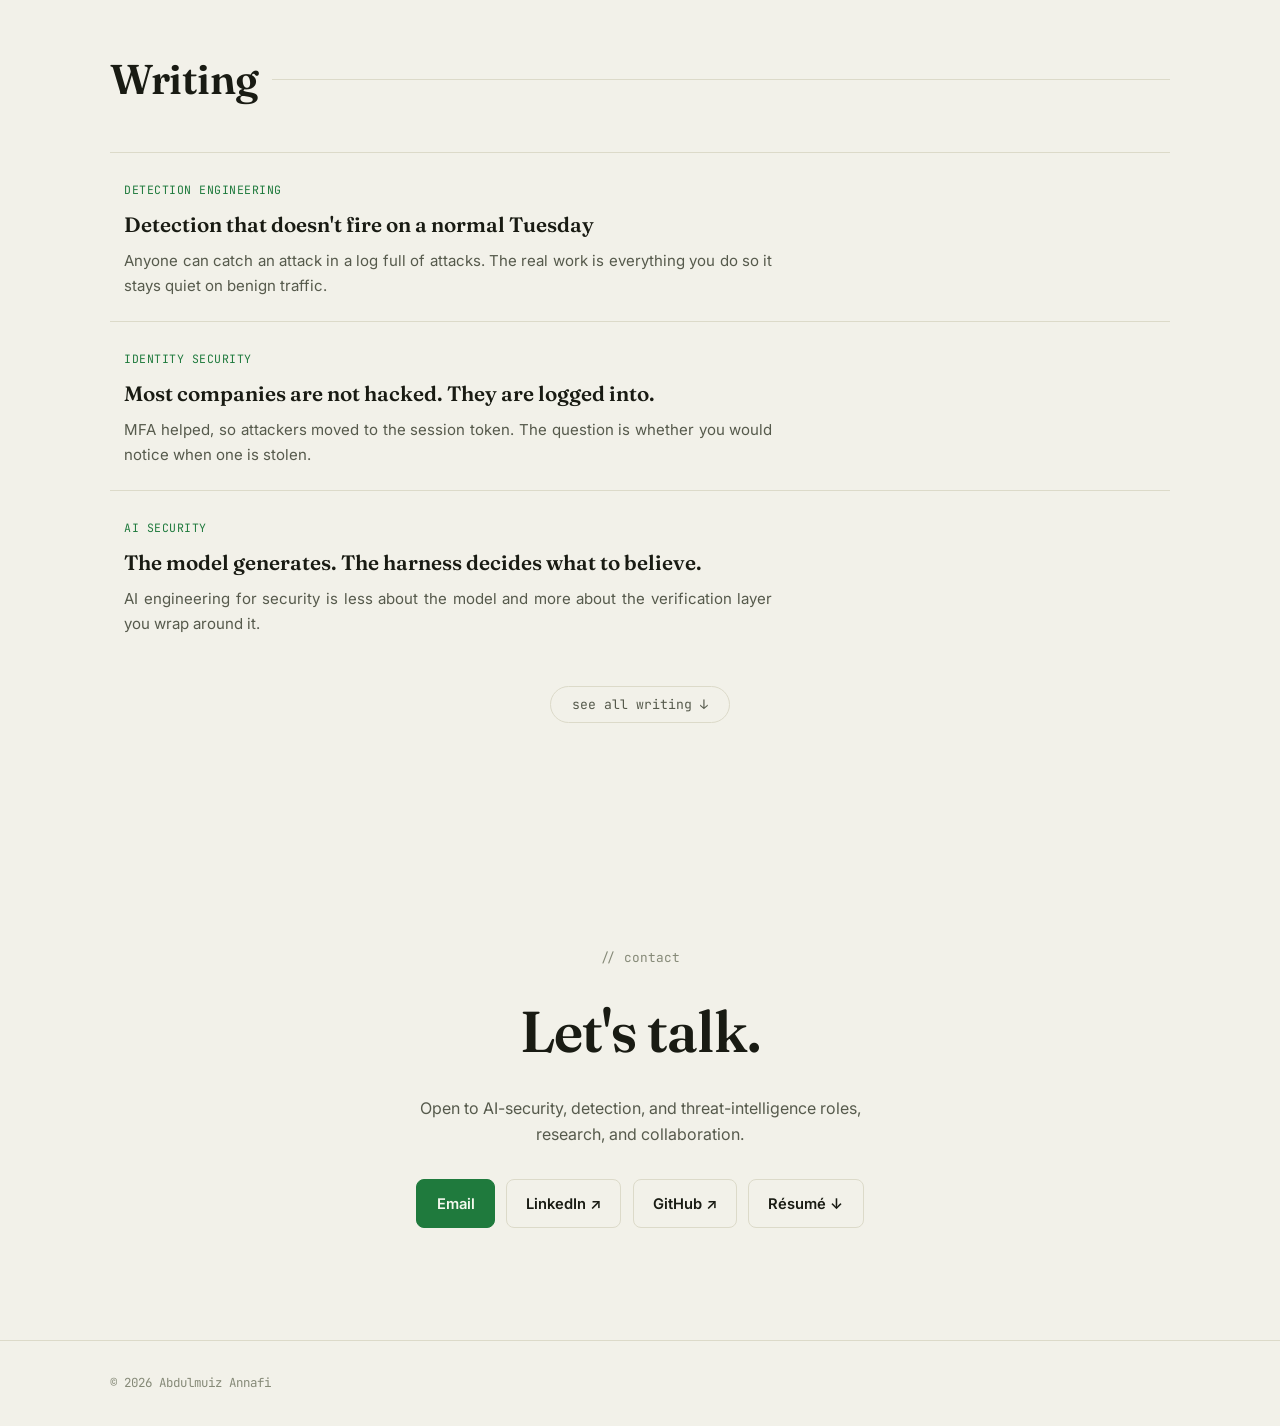
==== commit 66051b7e: "Update CyberSOC role title to Cyber Threat Intelligence Engineer R&D" ====
--- a/index.html
+++ b/index.html
@@ -100,7 +100,7 @@
           <div class="tl reveal">
             <div class="tl__date">Jan 2026 — Present</div>
             <div>
-              <h3 class="tl__role">Cyber Threat Intelligence Analyst, R&amp;D</h3>
+              <h3 class="tl__role">Cyber Threat Intelligence Engineer R&amp;D</h3>
               <p class="tl__org">CyberSOC Africa</p>
               <p class="tl__desc">Designing and building AI-augmented security tooling in the R&amp;D division, automating threat-detection pipelines and response workflows across the end-to-end CTI lifecycle, and participating in incident response for global financial institutions during active breaches.</p>
             </div>
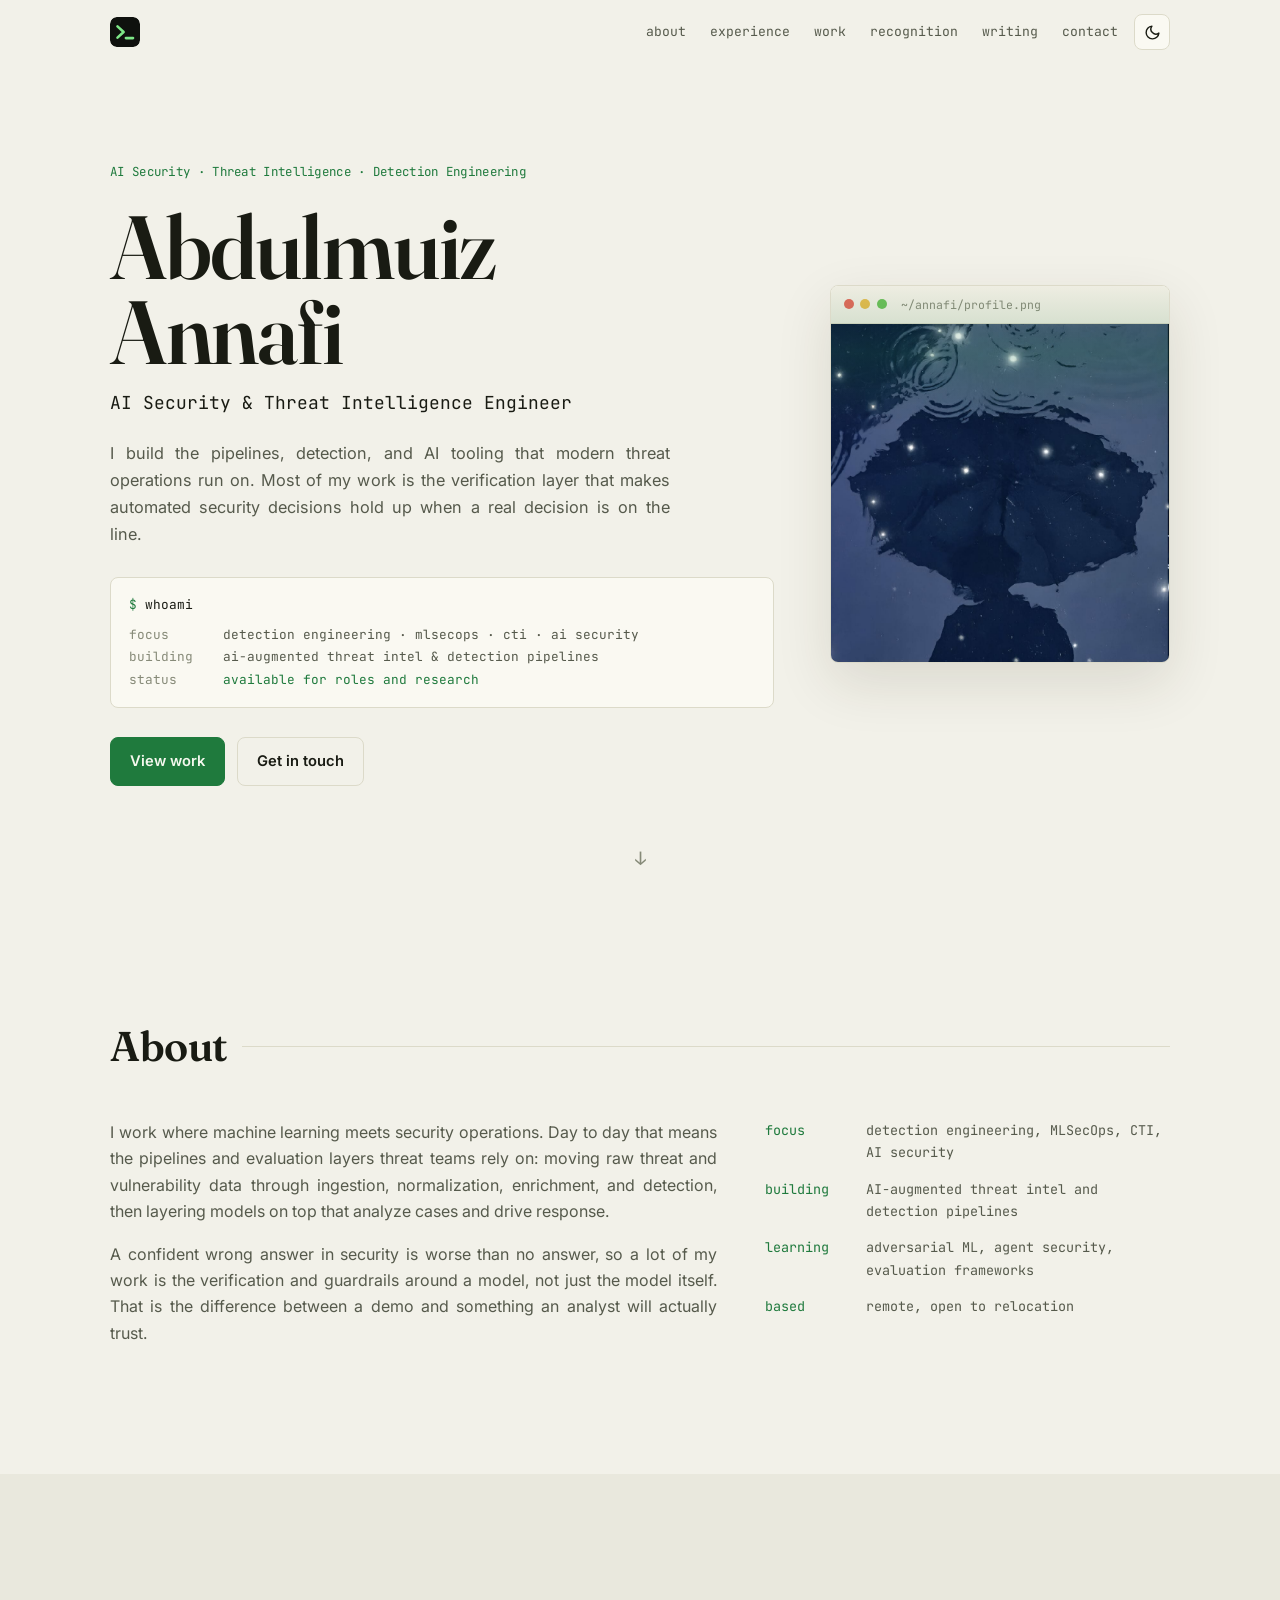
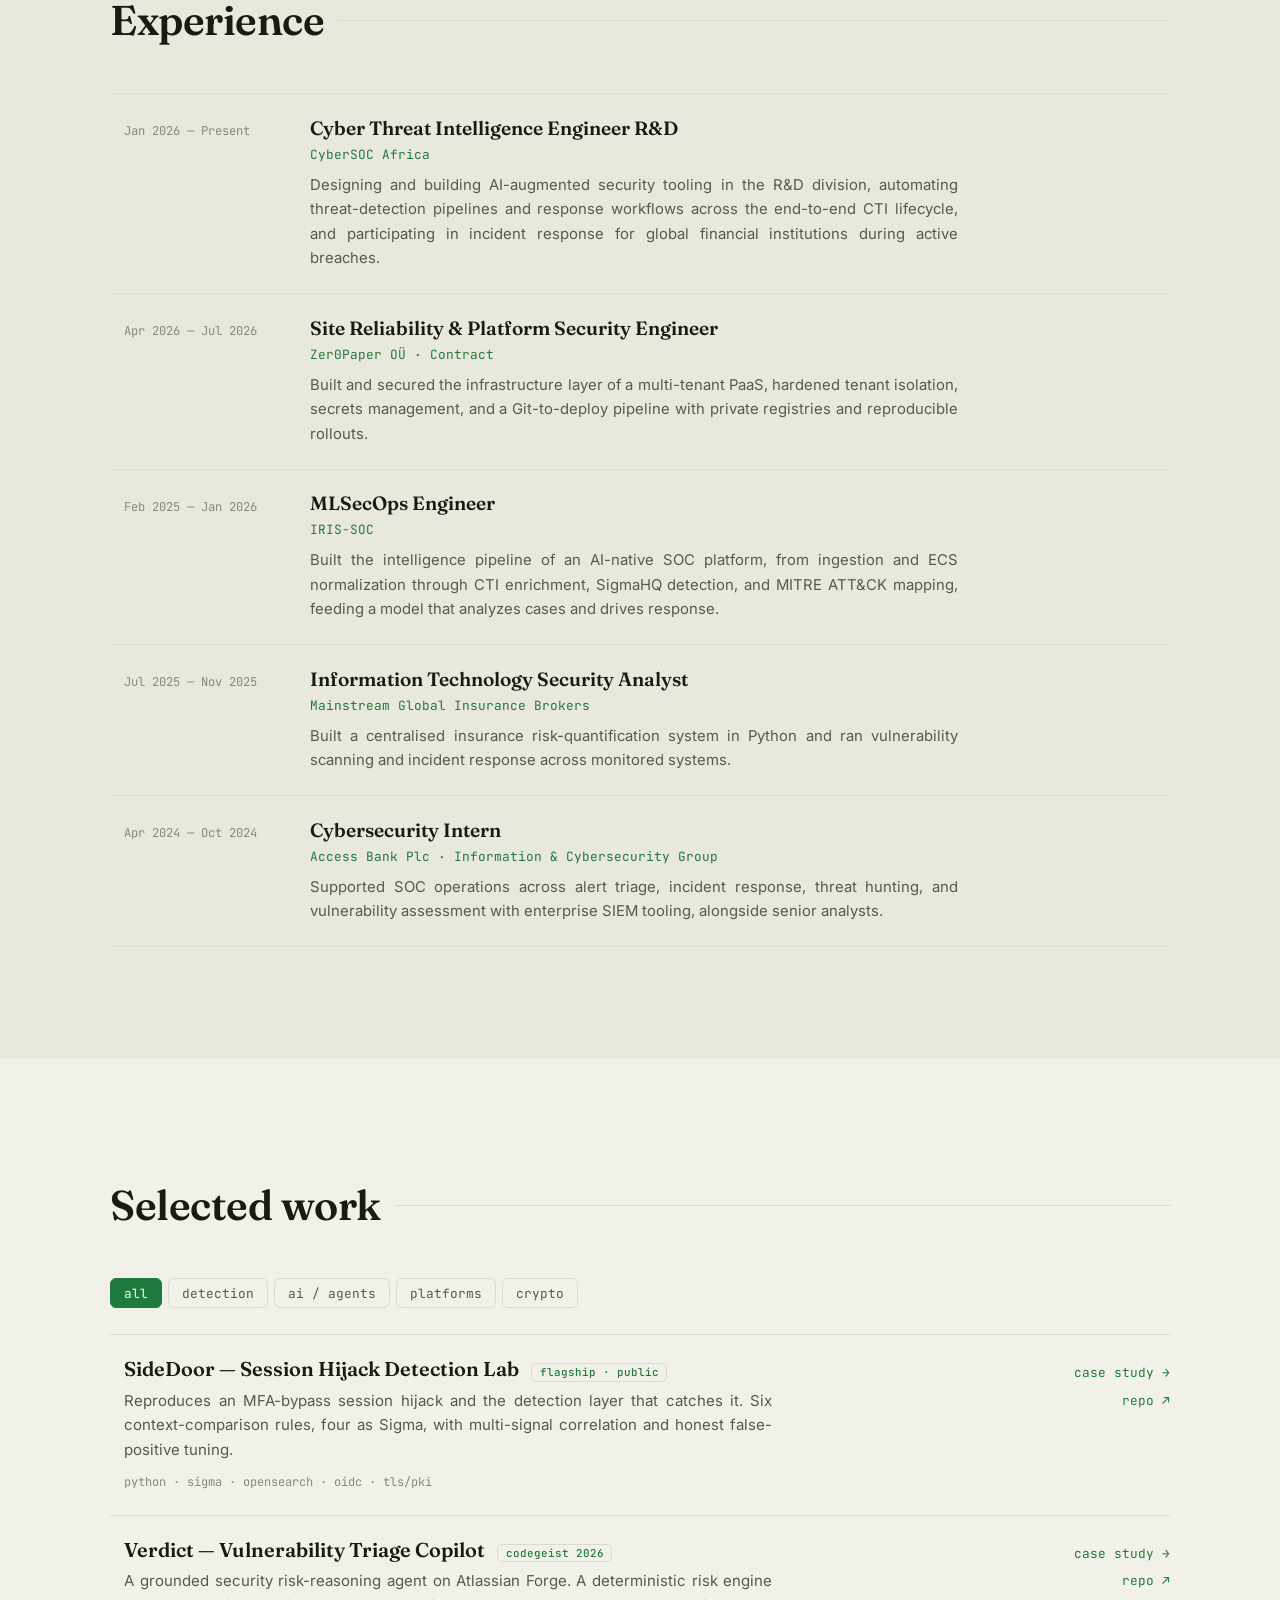
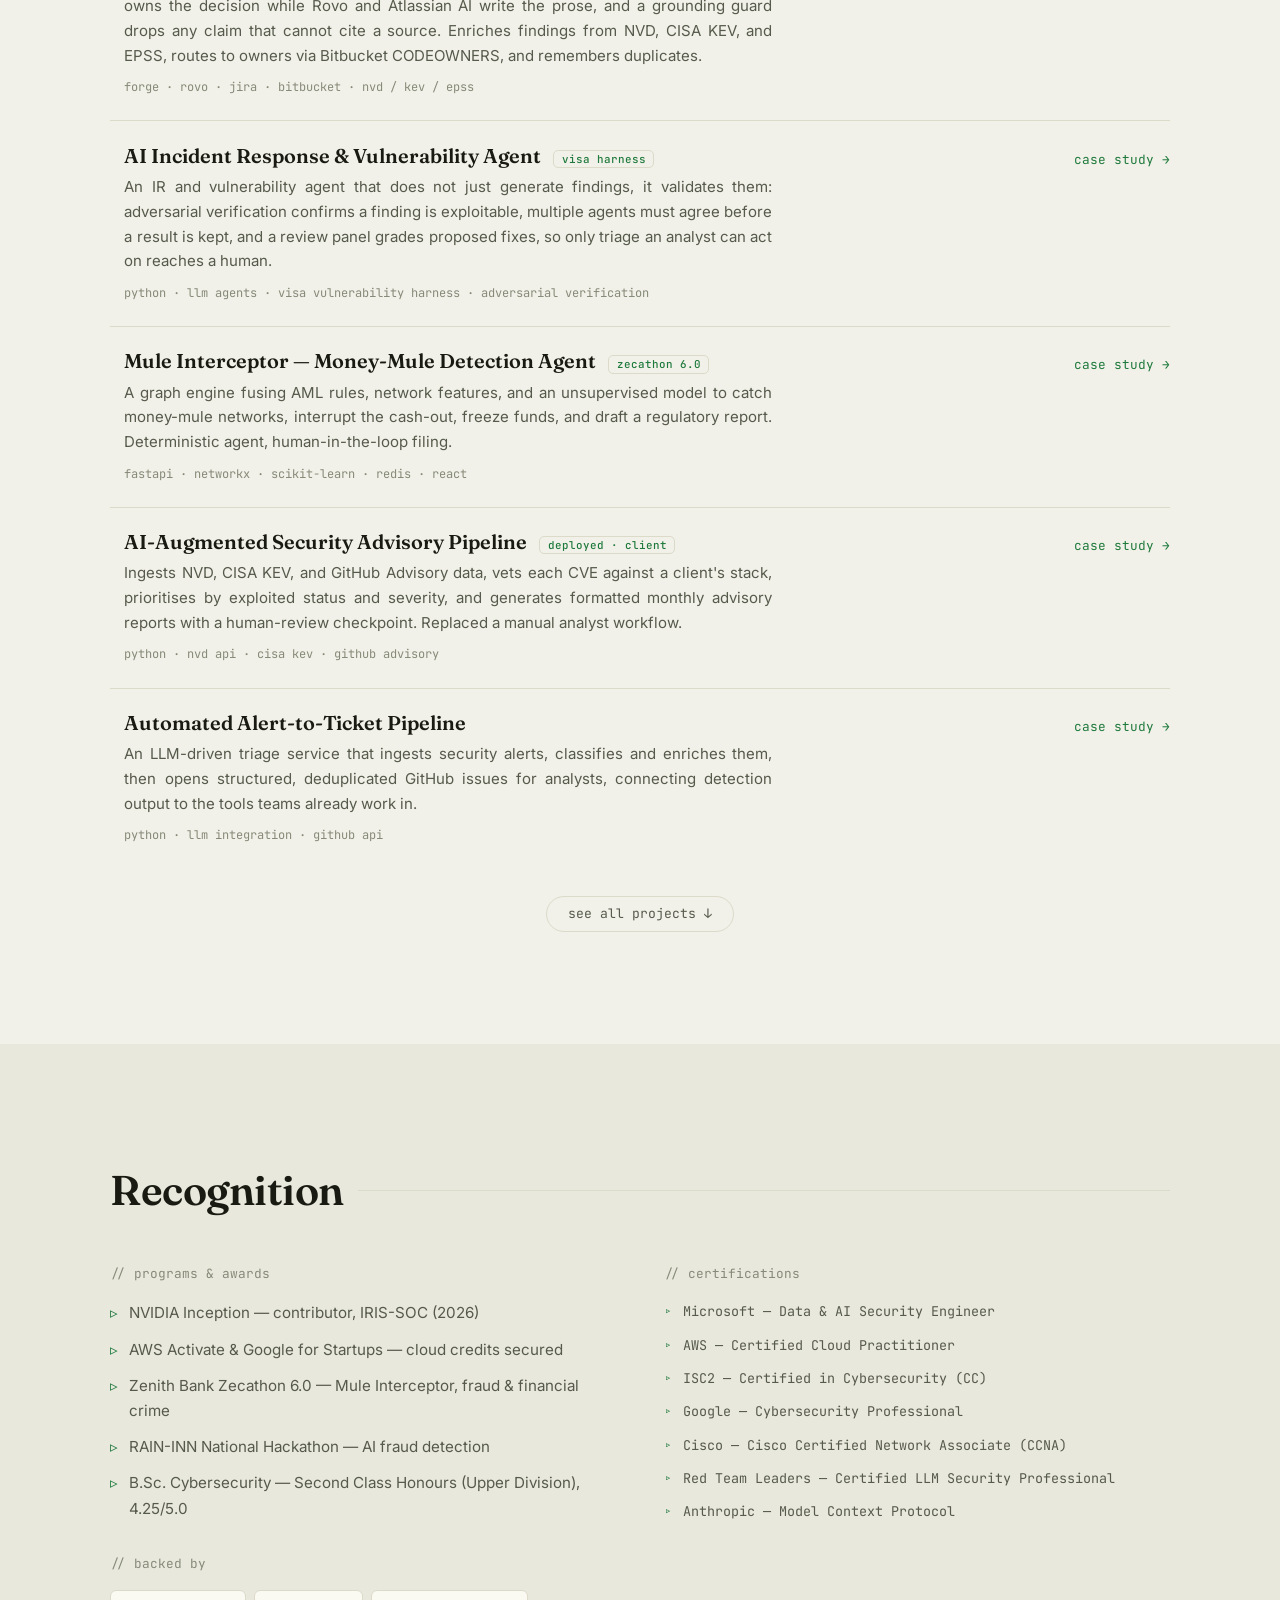
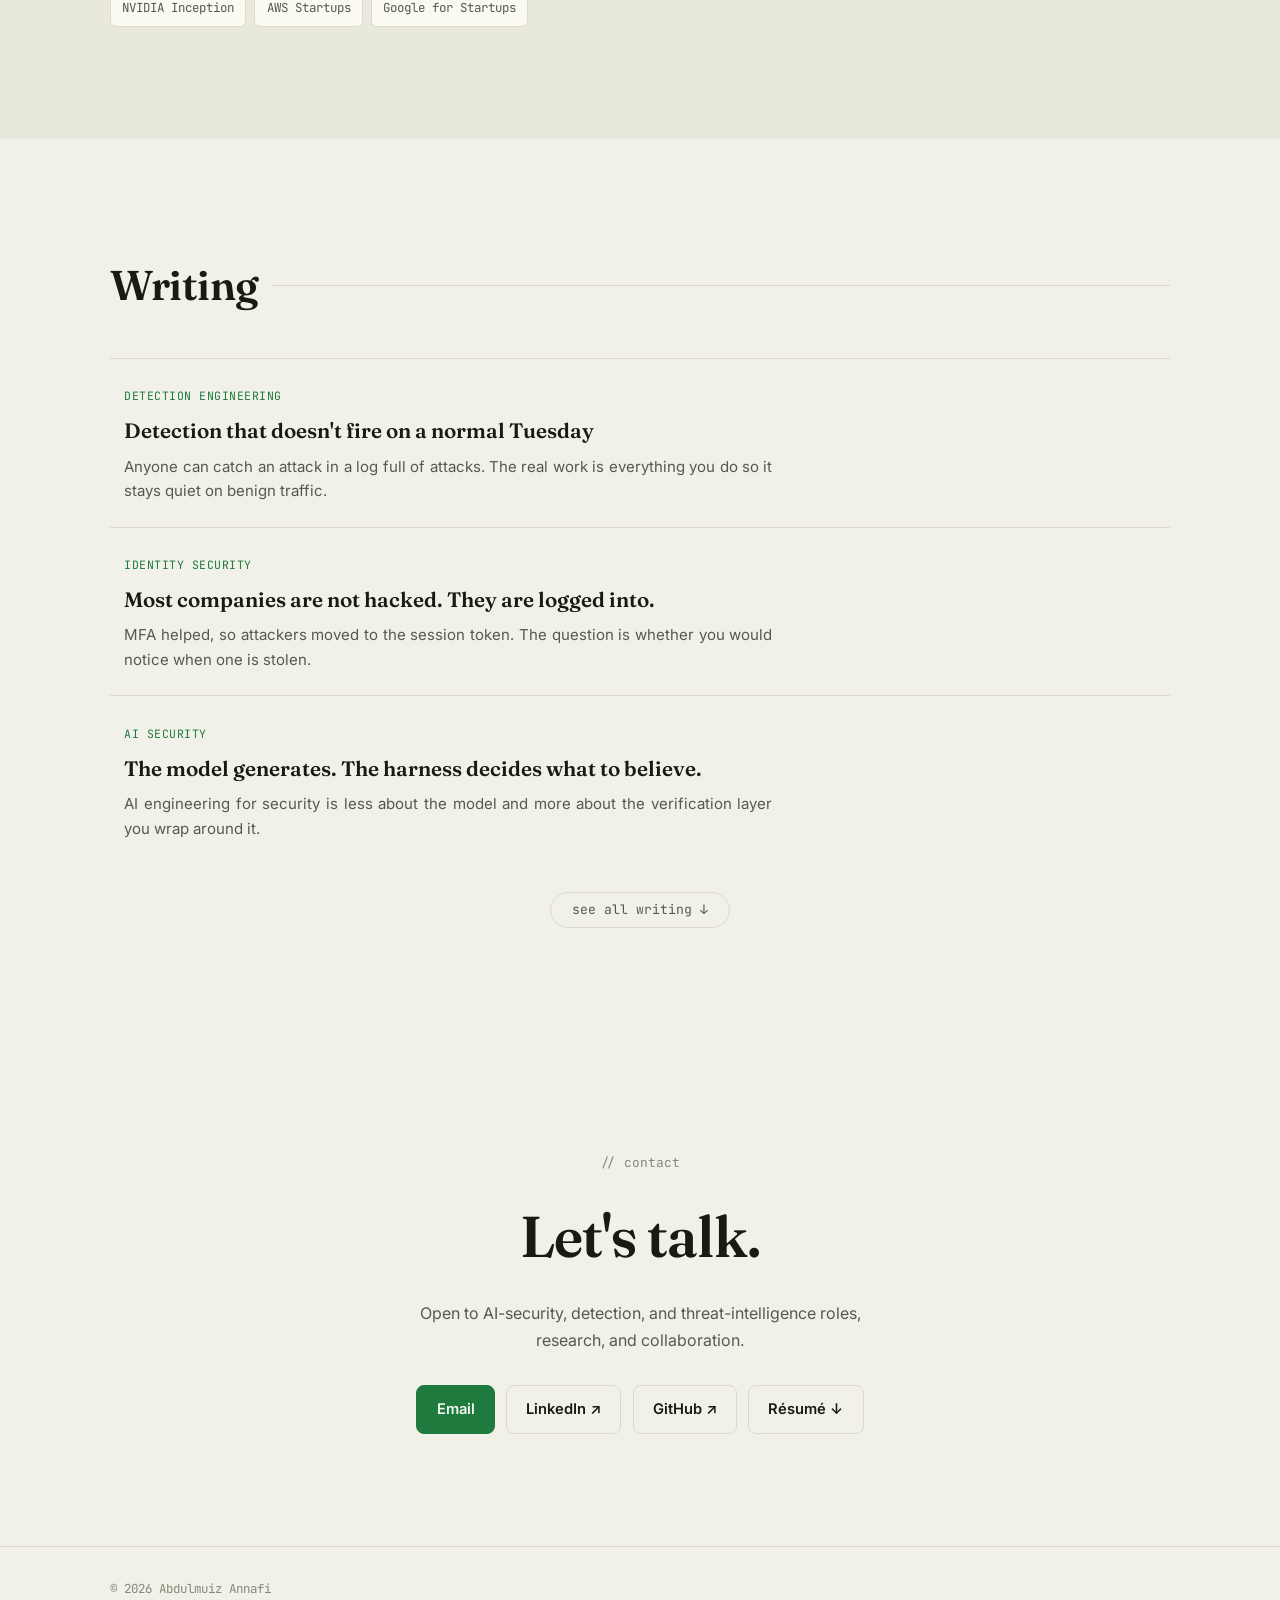
==== commit d6e2e2af: "Add Verdict (Codegeist 2026) as a portfolio case study" ====
--- a/index.html
+++ b/index.html
@@ -169,6 +169,18 @@
 
           <li class="row reveal" data-cat="ai">
             <div class="row__main">
+              <h3 class="row__title">Verdict — Vulnerability Triage Copilot <span class="row__flag">codegeist 2026</span></h3>
+              <p class="row__desc">A grounded security risk-reasoning agent on Atlassian Forge. A deterministic risk engine owns the decision while Rovo and Atlassian AI write the prose, and a grounding guard drops any claim that cannot cite a source. Enriches findings from NVD, CISA KEV, and EPSS, routes to owners via Bitbucket CODEOWNERS, and remembers duplicates.</p>
+              <p class="row__stack">forge · rovo · jira · bitbucket · nvd / kev / epss</p>
+            </div>
+            <div class="row__links">
+              <a href="projects/verdict.html">case study →</a>
+              <a href="https://github.com/Abdulmuiz635/verdict-triage-copilot" target="_blank" rel="noopener">repo ↗</a>
+            </div>
+          </li>
+
+          <li class="row reveal" data-cat="ai">
+            <div class="row__main">
               <h3 class="row__title">AI Incident Response &amp; Vulnerability Agent <span class="row__flag">visa harness</span></h3>
               <p class="row__desc">An IR and vulnerability agent that does not just generate findings, it validates them: adversarial verification confirms a finding is exploitable, multiple agents must agree before a result is kept, and a review panel grades proposed fixes, so only triage an analyst can act on reaches a human.</p>
               <p class="row__stack">python · llm agents · visa vulnerability harness · adversarial verification</p>
